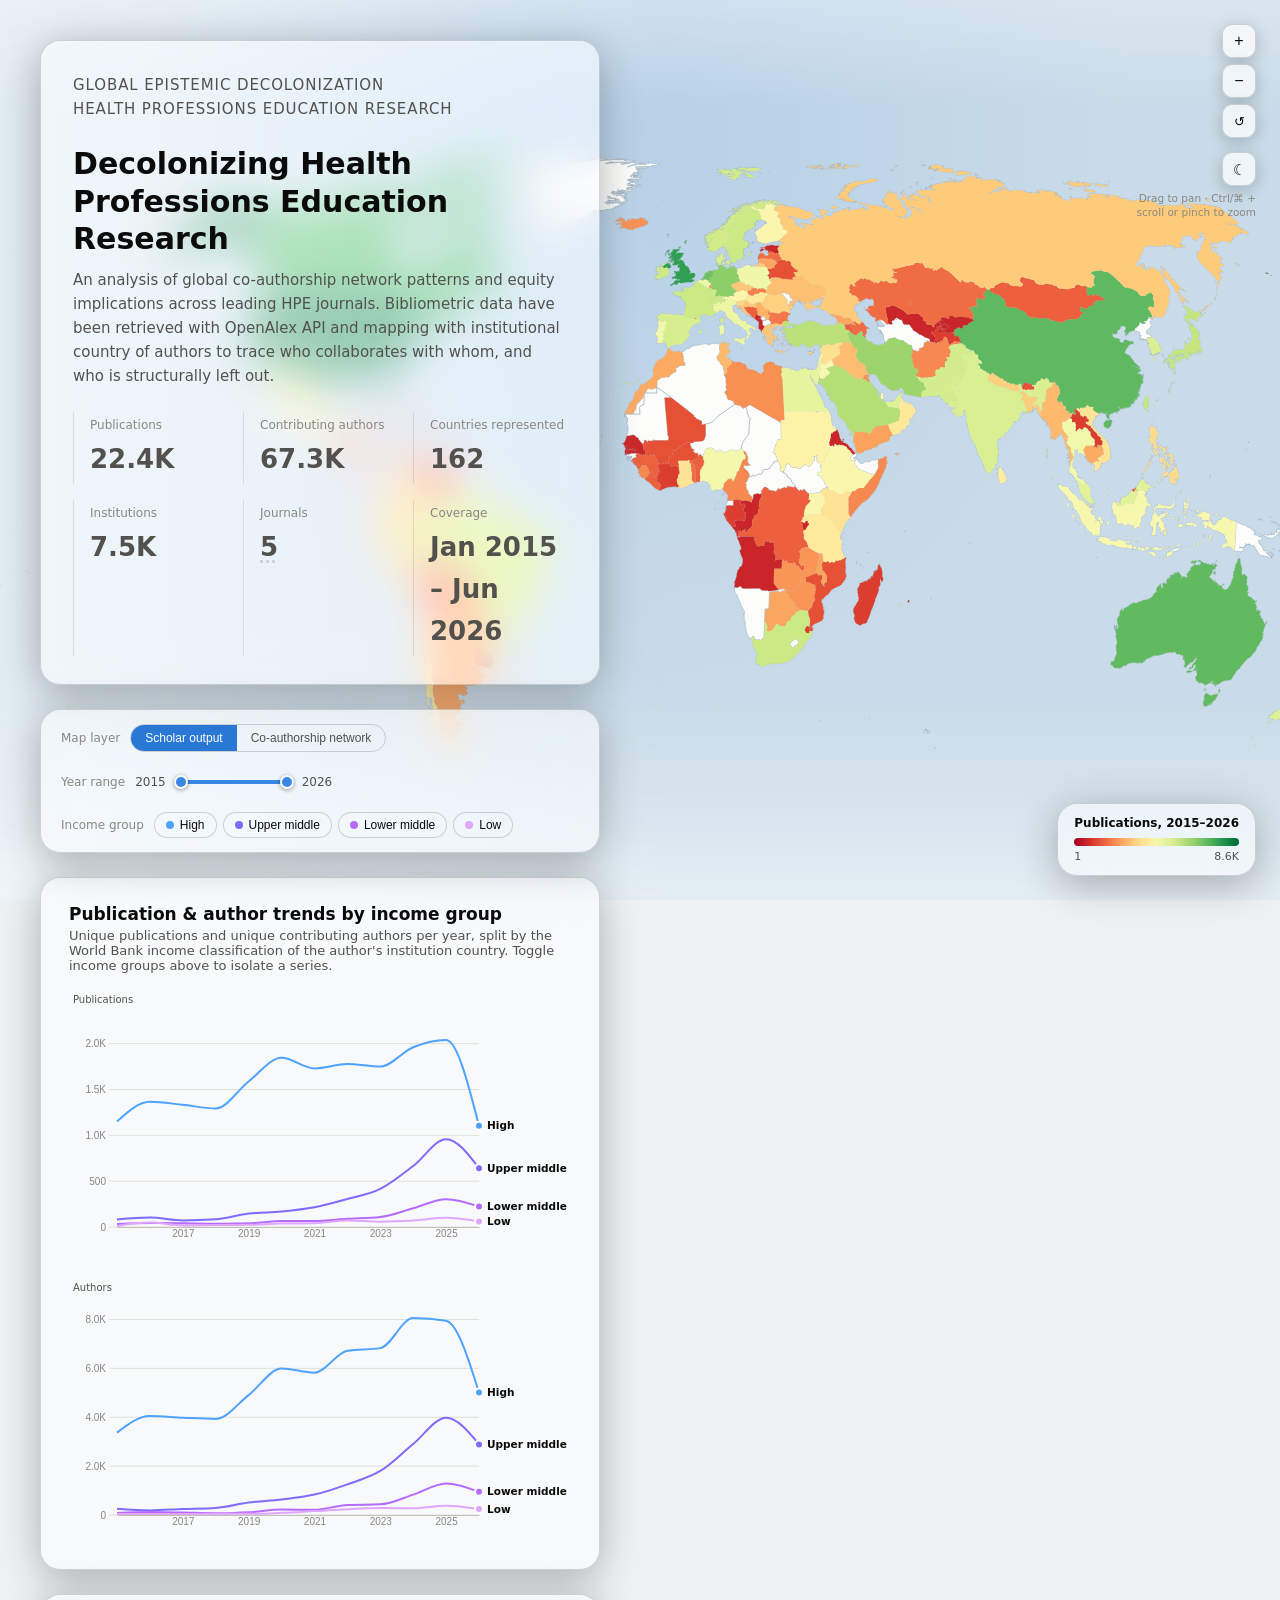
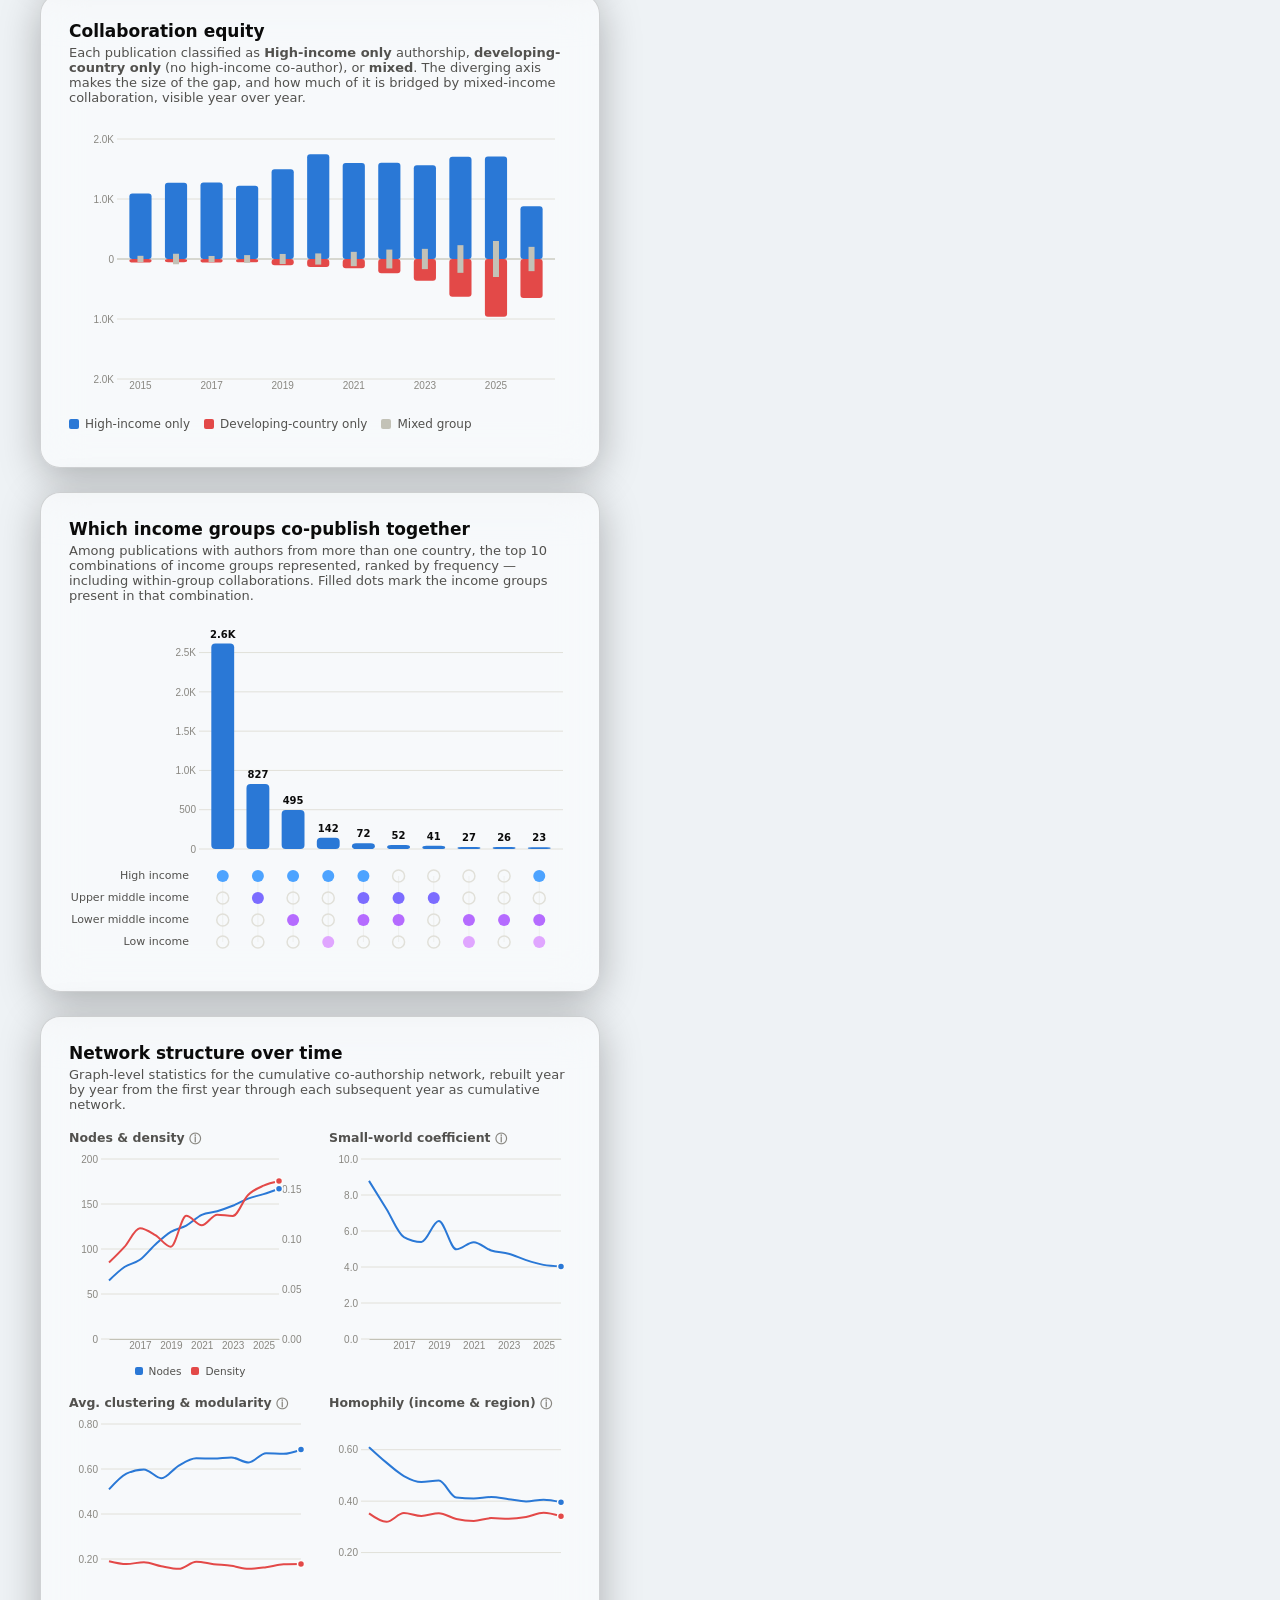
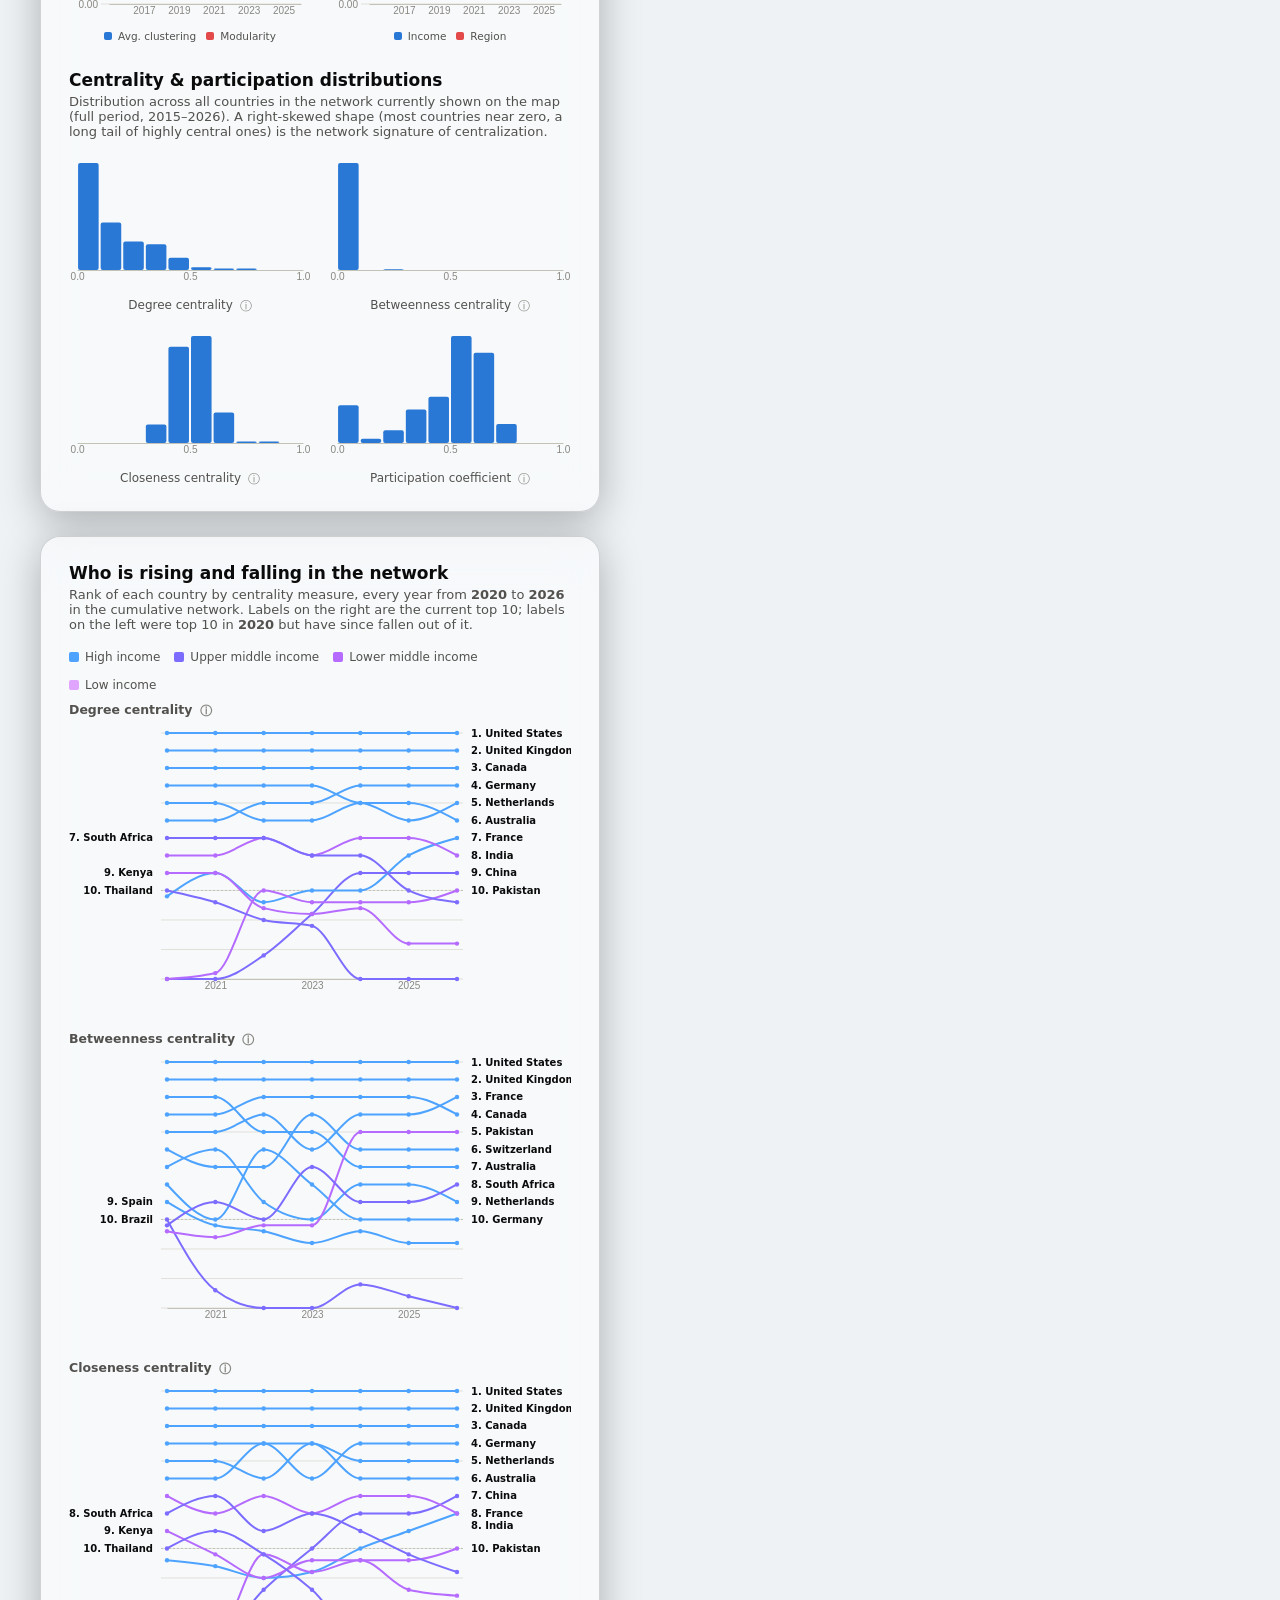
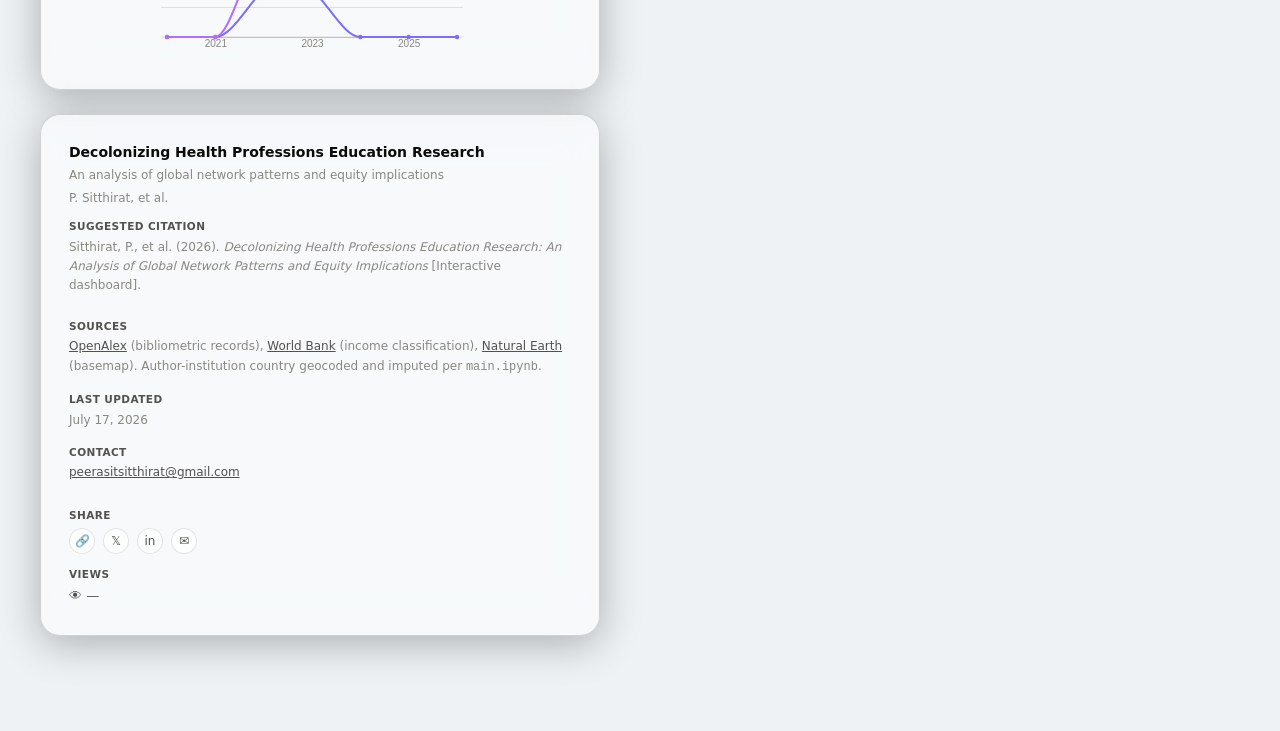
==== dashboard/index.html @ bac9789e "Add share buttons and live view counter to dashboard footer Share row (copy link, X, LinkedIn, email" ====
<!doctype html>
<html lang="en">
<head>
<meta charset="utf-8">
<meta name="viewport" content="width=device-width, initial-scale=1">
<title>Decolonizing HPE Research — Global Network Dashboard</title>
<script>
  // Applied synchronously, before CSS paints, so the theme never flashes
  // the wrong value first. Always stamps data-theme (falling back to the
  // OS preference when nothing is saved yet) so style.css has exactly one
  // set of rules to define per theme -- no separate prefers-color-scheme
  // block to keep in sync by hand.
  (function () {
    try {
      var t = localStorage.getItem("theme");
      if (t !== "light" && t !== "dark") {
        t = window.matchMedia("(prefers-color-scheme: dark)").matches ? "dark" : "light";
      }
      document.documentElement.setAttribute("data-theme", t);
    } catch (e) {}
  })();
</script>
<link rel="stylesheet" href="style.css?v=27">
</head>
<body class="viz-root">

  <div id="map-layer"><svg id="world-svg"></svg></div>
  <div class="map-vignette"></div>
  <div id="tooltip"></div>
  <div class="glass" id="map-legend"></div>
  <div id="zoom-controls">
    <button id="zoom-in" title="Zoom in" aria-label="Zoom in">+</button>
    <button id="zoom-out" title="Zoom out" aria-label="Zoom out">&minus;</button>
    <button id="zoom-reset" title="Reset view" aria-label="Reset view">&#8634;</button>
    <button id="theme-toggle" title="Toggle light/dark theme" aria-label="Toggle light/dark theme"></button>
  </div>
  <p id="zoom-hint">Drag to pan &middot; Ctrl/&#8984; + scroll or pinch to zoom</p>

  <div id="content">

    <header class="glass hero">
      <p class="hero-eyebrow">Global Epistemic Decolonization<br>Health Professions Education Research</p>
      <h1>Decolonizing Health Professions Education Research</h1>
      <p>An analysis of global co-authorship network patterns and equity implications across leading HPE journals. 
        Bibliometric data have been retrieved with OpenAlex API and mapping with institutional country of authors to trace who collaborates with whom, and who is structurally left out.</p>
      <div class="kpi-row" id="kpi-row"></div>
    </header>

    <nav class="glass" id="filter-bar">
      <div class="filter-group">
        <span class="fg-label">Map layer</span>
        <div class="map-mode-toggle" id="map-mode-toggle">
          <button data-mode="choropleth" class="is-active">Scholar output</button>
          <button data-mode="network">Co-authorship network</button>
        </div>
      </div>
      <div class="filter-group" id="network-variant-group" style="display:none;">
        <span class="fg-label">Network snapshot</span>
        <select id="network-variant-select">
          <option value="network_full">Full period (2015&ndash;2026)</option>
          <option value="network_early_period">Early period (2015&ndash;2019)</option>
          <option value="network_lic_first_author">Low-income first-author only</option>
        </select>
      </div>
      <div class="filter-group" id="year-range-group">
        <span class="fg-label">Year range</span>
        <div class="year-range">
          <span id="year-range-min-label">2015</span>
          <div class="range-slider">
            <div class="range-track"></div>
            <div class="range-track-fill" id="range-track-fill"></div>
            <input type="range" id="year-range-min" min="2015" max="2026" value="2015" step="1">
            <input type="range" id="year-range-max" min="2015" max="2026" value="2026" step="1">
          </div>
          <span id="year-range-max-label">2026</span>
        </div>
      </div>
      <div class="filter-group">
        <span class="fg-label">Income group</span>
        <div class="chip-set" id="income-chip-set"></div>
      </div>
    </nav>

    <section class="glass panel" id="panel-trends">
      <h2>Publication &amp; author trends by income group</h2>
      <p class="panel-sub">Unique publications and unique contributing authors per year, split by the World Bank
        income classification of the author's institution country. Toggle income groups above to isolate a series.</p>
      <div class="panel-grid cols-2">
        <div>
          <svg id="chart-trend-pubs" class="chart" width="100%" height="260"></svg>
        </div>
        <div>
          <svg id="chart-trend-authors" class="chart" width="100%" height="260"></svg>
        </div>
      </div>
    </section>

    <section class="glass panel" id="panel-equity">
      <h2>Collaboration equity</h2>
      <p class="panel-sub">Each publication classified as <strong>High-income only</strong> authorship, <strong>developing-country
        only</strong> (no high-income co-author), or <strong>mixed</strong>. The diverging axis makes the size of the gap,
        and how much of it is bridged by mixed-income collaboration, visible year over year.</p>
      <svg id="chart-equity" class="chart" width="100%" height="280"></svg>
      <div class="legend" id="equity-legend"></div>
    </section>

    <section class="glass panel" id="panel-upset">
      <h2>Which income groups co-publish together</h2>
      <p class="panel-sub">Among publications with authors from more than one country, the top 10 combinations of
        income groups represented, ranked by frequency &mdash; including within-group collaborations. 
        Filled dots mark the income groups present in that combination.</p>
      <svg id="chart-upset" class="chart" width="100%" height="340"></svg>
    </section>

    <section class="glass panel" id="panel-network-stats">
      <h2>Network structure over time</h2>
      <p class="panel-sub">Graph-level statistics for the cumulative co-authorship network, rebuilt year by year from
        the first year through each subsequent year as cumulative network.</p>
      <div class="small-multiples" id="network-timeseries-grid">
        <div class="ts-card">
          <h3>Nodes &amp; density <span class="info-icon" data-metric="nodes-density">&#9432;</span></h3>
          <svg id="chart-ts-nodes-density" class="chart" width="100%" height="210"></svg>
          <div class="ts-legend" id="ts-legend-nodes-density"></div>
        </div>
        <div class="ts-card">
          <h3>Small-world coefficient <span class="info-icon" data-metric="small-world">&#9432;</span></h3>
          <svg id="chart-ts-smallworld" class="chart" width="100%" height="210"></svg>
          <div class="ts-legend" id="ts-legend-smallworld"></div>
        </div>
        <div class="ts-card">
          <h3>Avg. clustering &amp; modularity <span class="info-icon" data-metric="clustering-modularity">&#9432;</span></h3>
          <svg id="chart-ts-clustering" class="chart" width="100%" height="210"></svg>
          <div class="ts-legend" id="ts-legend-clustering"></div>
        </div>
        <div class="ts-card">
          <h3>Homophily (income &amp; region) <span class="info-icon" data-metric="homophily">&#9432;</span></h3>
          <svg id="chart-ts-homophily" class="chart" width="100%" height="210"></svg>
          <div class="ts-legend" id="ts-legend-homophily"></div>
        </div>
      </div>
      <h2 style="margin-top:28px;">Centrality &amp; participation distributions</h2>
      <p class="panel-sub">Distribution across all countries in the network currently shown on the map
        (<span id="network-stats-variant-label">full period, 2015&ndash;2026</span>). A right-skewed shape (most
        countries near zero, a long tail of highly central ones) is the network signature of centralization.</p>
      <div class="small-multiples" id="centrality-distributions"></div>
    </section>

    <section class="glass panel" id="panel-bump">
      <h2>Who is rising and falling in the network</h2>
      <p class="panel-sub">Rank of each country by centrality measure, every year from
        <strong id="bump-first-label">2015</strong> to <strong id="bump-last-label">2026</strong> in the cumulative
        network. Labels on the right are the current top 10; labels on the left were top 10 in
        <strong id="bump-first-label-2">2015</strong> but have since fallen out of it.</p>
      <div class="legend" id="bump-legend"></div>
      <div class="bump-stack" id="bump-charts"></div>
    </section>

    <footer class="glass" id="site-footer">
      <div class="footer-col">
        <p class="footer-title">Decolonizing Health Professions Education Research</p>
        <p class="footer-sub">An analysis of global network patterns and equity implications</p>
        <p class="footer-authors">P. Sitthirat, et al.</p>
        <p class="footer-cite">
          <span class="footer-label">Suggested citation</span>
          Sitthirat, P., et al. <span id="footer-cite-year"></span>. <em>Decolonizing Health Professions
          Education Research: An Analysis of Global Network Patterns and Equity Implications</em> [Interactive
          dashboard].
        </p>
      </div>
      <div class="footer-col">
        <p class="footer-label">Sources</p>
        <p class="footer-sources">
          <a href="https://openalex.org" target="_blank" rel="noopener">OpenAlex</a> (bibliometric records),
          <a href="https://www.worldbank.org/en/publication/wdr2016/brief/global-database-of-shared-prosperity" target="_blank" rel="noopener">World Bank</a> (income classification),
          <a href="https://www.naturalearthdata.com" target="_blank" rel="noopener">Natural Earth</a> (basemap).
          Author-institution country geocoded and imputed per <code>main.ipynb</code>.
        </p>
        <p class="footer-label" style="margin-top:12px;">Last updated</p>
        <p id="generated-at"></p>
        <p class="footer-label" style="margin-top:12px;">Contact</p>
        <p><a href="mailto:peerasitsitthirat@gmail.com">peerasitsitthirat@gmail.com</a></p>
      </div>
      <div class="footer-col">
        <p class="footer-label">Share</p>
        <div class="share-row" id="share-row">
          <button type="button" id="share-copy" title="Copy link" aria-label="Copy link">&#128279;</button>
          <a id="share-x" href="#" target="_blank" rel="noopener" title="Share on X" aria-label="Share on X">&#120143;</a>
          <a id="share-linkedin" href="#" target="_blank" rel="noopener" title="Share on LinkedIn" aria-label="Share on LinkedIn">in</a>
          <a id="share-email" href="#" title="Share by email" aria-label="Share by email">&#9993;</a>
        </div>
        <p class="footer-label" style="margin-top:12px;">Views</p>
        <p id="view-counter">&#128065;&nbsp;<span id="view-count">&mdash;</span></p>
      </div>
    </footer>

  </div>

  <script src="vendor/d3.v7.min.js"></script>
  <script src="world.js?v=26"></script>
  <script src="data.js?v=26"></script>
  <script src="app.js?v=27"></script>

  <!-- Privacy-friendly page-view tracking: https://www.goatcounter.com
       Replace GOATCOUNTER_CODE below (and the same string in app.js) with
       your own site code once you've created a free account there. -->
  <script data-goatcounter="https://GOATCOUNTER_CODE.goatcounter.com/count"
          async src="//gc.zgo.at/count.js"></script>
</body>
</html>
---- dashboard/style.css ----
/* ==========================================================================
   Design tokens — values taken verbatim from the dataviz skill's validated
   reference palette (blue sequential/ordinal ramp, blue<->red diverging
   pair, chart chrome/ink). Dark is the primary surface for this dashboard
   (glass panels over a night map); a light override follows.
   ========================================================================== */

:root {
  color-scheme: dark;

  /* Page + chart chrome */
  --page-bg: #0a0e14;
  --map-ocean: #0e1720;
  --map-land: #2c4256;
  --map-border: #4a6a85;
  --surface-1: #1a1a19;
  --surface-glass: rgba(26, 27, 31, 0.55);
  --surface-glass-strong: rgba(20, 21, 24, 0.72);
  --border-hairline: rgba(255, 255, 255, 0.10);
  --border-hairline-strong: rgba(255, 255, 255, 0.16);

  --text-primary: #ffffff;
  --text-secondary: #c3c2b7;
  --text-muted: #898781;
  --gridline: #2c2c2a;
  --baseline: #383835;

  /* Sequential blue ramp (100 lightest -> 700 darkest) */
  --seq-100: #cde2fb;
  --seq-150: #b7d3f6;
  --seq-200: #9ec5f4;
  --seq-250: #86b6ef;
  --seq-300: #6da7ec;
  --seq-350: #5598e7;
  --seq-400: #3987e5;
  --seq-450: #2a78d6;
  --seq-500: #256abf;
  --seq-550: #1c5cab;
  --seq-600: #184f95;
  --seq-650: #104281;
  --seq-700: #0d366b;

  /* Ordinal ramp for income group (order carries meaning: High -> Low).
     Blue through violet -- deliberately kept out of the red/yellow/green
     hue range used by the RdYlGn choropleth, so the two encodings never
     get visually conflated on the map or elsewhere on the page. */
  --income-high: #4EA5FF;
  --income-upper-mid: #7C6CFF;
  --income-lower-mid: #B56BFF;
  --income-low: #E0A6FF;

  /* Diverging pair: blue <-> red, gray midpoint */
  --div-pos: #3987e5;
  --div-neg: #e66767;
  --div-mid: #ffffff;

  --status-good: #0ca30c;

  --radius-lg: 20px;
  --radius-md: 14px;
  --radius-sm: 8px;
  --blur: 22px;

  --vignette-rgb: 0, 0, 0;
  --node-stroke-color: rgba(0, 0, 0, 0.35);
}

/* Theme values, single source of truth per theme.
   index.html's inline head script always stamps data-theme on <html> before
   first paint -- reading a saved choice, or falling back to the OS
   prefers-color-scheme signal when nothing is saved -- so these two blocks
   are the only place theme colors are ever defined. There is deliberately
   no separate @media (prefers-color-scheme) block here: that used to be a
   second copy of these values that could (and did) drift out of sync with
   this one. To change a theme color, edit here only. */
:root[data-theme="dark"] {
  color-scheme: dark;
  --page-bg: #0a0e14;
  --map-ocean: #0e1720;
  --map-land: #2c4256;
  --map-border: #4a6a85;
  --surface-1: #1a1a19;
  --surface-glass: rgba(26, 27, 31, 0.55);
  --surface-glass-strong: rgba(20, 21, 24, 0.72);
  --border-hairline: rgba(255, 255, 255, 0.10);
  --border-hairline-strong: rgba(255, 255, 255, 0.16);

  --text-primary: #ffffff;
  --text-secondary: #c3c2b7;
  --text-muted: #898781;
  --gridline: #2c2c2a;
  --baseline: #383835;

  --income-high: #4EA5FF;
  --income-upper-mid: #7C6CFF;
  --income-lower-mid: #B56BFF;
  --income-low: #E0A6FF;

  --div-pos: #3987e5;
  --div-neg: #e66767;
  --div-mid: #ffffff;

  --status-good: #0ca30c;

  --vignette-rgb: 0, 0, 0;
  --node-stroke-color: rgba(0, 0, 0, 0.35);
}
:root[data-theme="light"] {
  color-scheme: light;
  --page-bg: #eef2f5;
  --map-ocean: #c9dbe8;
  --map-land: #fcfcfb;
  --map-border: #9fb3c2;
  --surface-1: #fcfcfb;
  --surface-glass: rgba(255, 255, 255, 0.55);
  --surface-glass-strong: rgba(255, 255, 255, 0.72);
  --border-hairline: rgba(11, 11, 11, 0.10);
  --border-hairline-strong: rgba(11, 11, 11, 0.16);

  --text-primary: #0b0b0b;
  --text-secondary: #52514e;
  --text-muted: #898781;
  --gridline: #e1e0d9;
  --baseline: #c3c2b7;

  --income-high: #4da3ff;
  --income-upper-mid: #7C6CFF;
  --income-lower-mid: #B56BFF;
  --income-low: #E0A6FF;

  --div-pos: #2a78d6;
  --div-neg: #e34948;
  --div-mid: #c3c2b7;

  --status-good: #006300;

  --vignette-rgb: 255, 255, 255;
  --node-stroke-color: rgba(255, 255, 255, 0.6);
}

* { box-sizing: border-box; }

html, body {
  margin: 0;
  padding: 0;
  min-height: 100%;
  background: var(--page-bg);
  color: var(--text-primary);
  font-family: system-ui, -apple-system, "Segoe UI", sans-serif;
}

body {
  font-variant-numeric: proportional-nums;
}

/* ==========================================================================
   Background map layer — fixed, full-viewport
   ========================================================================== */

#map-layer {
  position: fixed;
  inset: 0;
  z-index: 0;
  background:
    radial-gradient(ellipse at 50% 15%, rgba(57, 135, 229, 0.12) 0%, rgba(57, 135, 229, 0) 55%),
    var(--map-ocean);
}

#map-layer svg {
  width: 100%;
  height: 100%;
  display: block;
}

.map-land {
  fill: var(--map-land);
  stroke: var(--map-border);
  stroke-width: 0.6;
  vector-effect: non-scaling-stroke;
}

#zoom-root { cursor: grab; }
#zoom-root:active { cursor: grabbing; }

.map-vignette {
  position: fixed;
  inset: 0;
  z-index: 1;
  pointer-events: none;
  background:
    linear-gradient(90deg, rgba(var(--vignette-rgb), 0.45) 0%, rgba(var(--vignette-rgb), 0.15) 34%, rgba(var(--vignette-rgb), 0) 52%),
    linear-gradient(180deg, rgba(var(--vignette-rgb), 0.3) 0%, rgba(var(--vignette-rgb), 0) 12%, rgba(var(--vignette-rgb), 0) 78%, rgba(var(--vignette-rgb), 0.5) 100%);
}
@media (max-width: 860px) {
  .map-vignette { background: linear-gradient(180deg, rgba(var(--vignette-rgb), 0.3) 0%, rgba(var(--vignette-rgb), 0) 12%, rgba(var(--vignette-rgb), 0) 78%, rgba(var(--vignette-rgb), 0.5) 100%); }
}

.network-edge { stroke: var(--seq-300); fill: none; vector-effect: non-scaling-stroke; }
.network-node { stroke: var(--node-stroke-color); stroke-width: 0.75; cursor: pointer; }
.network-node.is-dimmed, .network-edge.is-dimmed { opacity: 0.08; }
.country-fill.is-dimmed { opacity: 0.25; }

/* ==========================================================================
   Foreground content
   ========================================================================== */

#content {
  position: relative;
  z-index: 2;
  width: min(600px, 92vw);
  margin: 0;
  padding: 40px 0 96px 40px;
  display: flex;
  flex-direction: column;
  gap: 24px;
  pointer-events: none; /* re-enabled on .glass panels below so the map stays interactive in the gutter */
}
#content > * { pointer-events: auto; }

@media (max-width: 860px) {
  #content { width: 100%; padding: 24px 16px 96px; }
}

.glass {
  background: var(--surface-glass);
  backdrop-filter: blur(var(--blur)) saturate(140%);
  -webkit-backdrop-filter: blur(var(--blur)) saturate(140%);
  border: 1px solid var(--border-hairline-strong);
  border-radius: var(--radius-lg);
  box-shadow: 0 8px 40px rgba(0,0,0,0.28);
}

/* Hero */
.hero { padding: 32px 32px 28px; }
.hero-eyebrow {
  color: var(--text-secondary);
  font-size: 13px;
  letter-spacing: 0.06em;
  text-transform: uppercase;
  margin: 0 0 8px;
}
.hero h1 {
  font-size: 30px;
  line-height: 1.25;
  font-weight: 600;
  margin: 0 0 10px;
  max-width: 46ch;
}
.hero p {
  color: var(--text-secondary);
  font-size: 15px;
  line-height: 1.6;
  max-width: 68ch;
  margin: 0 0 24px;
}

.kpi-row {
  display: grid;
  grid-template-columns: repeat(auto-fit, minmax(130px, 1fr));
  gap: 16px;
}
.stat-tile { padding: 4px 0px 4px 16px; border-left: 1px solid var(--border-hairline);}
.stat-tile .label { color: var(--text-muted); font-size: 12px; margin: 0 0 4px; }
.stat-tile .value { font-size: 26px; font-weight: 600; margin: 0; }
.stat-tile.has-tooltip { cursor: help; }
.stat-tile.has-tooltip .value { text-decoration: underline dotted var(--border-hairline-strong); text-underline-offset: 4px; }

/* Sticky filter bar */
#filter-bar {
  position: sticky;
  top: 16px;
  z-index: 5;
  padding: 14px 20px;
  display: flex;
  flex-wrap: wrap;
  align-items: center;
  gap: 20px;
}
.filter-group { display: flex; align-items: center; gap: 10px; }
.filter-group .fg-label { font-size: 12px; color: var(--text-muted); white-space: nowrap; }

.chip-set { display: flex; gap: 6px; flex-wrap: wrap; }
.chip {
  font-size: 12px;
  padding: 5px 11px;
  border-radius: 999px;
  border: 1px solid var(--border-hairline-strong);
  background: transparent;
  color: var(--text-secondary);
  cursor: pointer;
  display: inline-flex;
  align-items: center;
  gap: 6px;
  transition: background 0.15s, color 0.15s, border-color 0.15s;
}
.chip .swatch { width: 8px; height: 8px; border-radius: 50%; }
.chip.is-active { color: var(--text-primary); border-color: var(--border-hairline-strong); background: rgba(255,255,255,0.08); }
.chip.is-off { opacity: 0.4; }
.chip:hover { background: rgba(255,255,255,0.06); }

select { accent-color: var(--seq-400); }
select {
  font-size: 12px;
  background: rgba(255,255,255,0.06);
  color: var(--text-primary);
  border: 1px solid var(--border-hairline-strong);
  border-radius: var(--radius-sm);
  padding: 5px 8px;
}

.map-mode-toggle { display: flex; border: 1px solid var(--border-hairline-strong); border-radius: 999px; overflow: hidden; }
.map-mode-toggle button {
  font-size: 12px;
  padding: 6px 14px;
  background: transparent;
  border: none;
  color: var(--text-secondary);
  cursor: pointer;
}
.map-mode-toggle button.is-active { background: var(--seq-450); color: #fff; }

.year-range { display: flex; align-items: center; gap: 8px; font-size: 12px; color: var(--text-secondary); font-variant-numeric: tabular-nums; }

/* Dual-handle range slider: two <input type=range> stacked on one track,
   pointer-events limited to each thumb so both stay independently grabbable. */
.range-slider { position: relative; width: 120px; max-width: 28vw; height: 20px; }
@media (max-width: 500px) { .range-slider { width: 80px; max-width: 30vw; } }

.range-track {
  position: absolute;
  top: 50%; left: 0; right: 0;
  height: 4px;
  background: var(--gridline);
  border-radius: 2px;
  transform: translateY(-50%);
}
.range-track-fill {
  position: absolute;
  top: 50%; height: 4px;
  background: var(--seq-400);
  border-radius: 2px;
  transform: translateY(-50%);
}

.range-slider input[type="range"] {
  position: absolute;
  top: 0; left: 0;
  width: 100%;
  height: 20px;
  margin: 0;
  background: transparent;
  pointer-events: none;
  -webkit-appearance: none;
  appearance: none;
}
.range-slider input[type="range"]::-webkit-slider-runnable-track { background: transparent; height: 20px; }
.range-slider input[type="range"]::-moz-range-track { background: transparent; height: 20px; }
.range-slider input[type="range"]::-webkit-slider-thumb {
  -webkit-appearance: none;
  appearance: none;
  pointer-events: auto;
  width: 14px; height: 14px;
  margin-top: 3px;
  border-radius: 50%;
  background: var(--seq-400);
  border: 2px solid var(--surface-1);
  box-shadow: 0 1px 4px rgba(0,0,0,0.4);
  cursor: pointer;
}
.range-slider input[type="range"]::-moz-range-thumb {
  pointer-events: auto;
  width: 14px; height: 14px;
  border-radius: 50%;
  background: var(--seq-400);
  border: 2px solid var(--surface-1);
  box-shadow: 0 1px 4px rgba(0,0,0,0.4);
  cursor: pointer;
}
#year-range-min { z-index: 1; }
#year-range-max { z-index: 2; }

/* Panels */
.panel { padding: 26px 28px; }
.panel h2 { font-size: 17px; font-weight: 600; margin: 0 0 4px; }
.panel .panel-sub { color: var(--text-secondary); font-size: 13px; margin: 0 0 18px; max-width: 70ch; }
.panel-grid { display: grid; grid-template-columns: 1fr; gap: 24px; }
@media (max-width: 500px) { .kpi-row { grid-template-columns: repeat(2, 1fr); } }

.legend { display: flex; flex-wrap: wrap; gap: 14px; margin-top: 10px; margin-bottom: 10px; }
.legend-item { display: flex; align-items: center; gap: 6px; font-size: 12px; color: var(--text-secondary); }
.legend-item .swatch { width: 10px; height: 10px; border-radius: 2px; }

/* Axis / gridline typography shared across custom SVG charts */
.axis text { fill: var(--text-muted); font-size: 10px; }
.axis-label { fill: var(--text-secondary); font-size: 10px; }
.gridline { stroke: var(--gridline); stroke-width: 1; }
.baseline { stroke: var(--baseline); stroke-width: 1; }
.direct-label { fill: var(--text-primary); font-size: 11px; font-weight: 600; }
.direct-label.muted { fill: var(--text-secondary); font-weight: 400; }

/* Small multiples grid */
.small-multiples { display: grid; grid-template-columns: repeat(2, 1fr); gap: 18px; }
@media (max-width: 500px) { .small-multiples { grid-template-columns: 1fr; } }

.bump-stack { display: grid; grid-template-columns: 1fr; gap: 26px; }
.bump-card .sm-title { font-size: 12.5px; font-weight: 600; color: var(--text-secondary); margin: 0 0 4px; text-align: left; }
.bump-badge { font-size: 11px; font-weight: 600; text-anchor: end; }
.sm-card { text-align: center; }
.sm-card .sm-title { font-size: 12px; color: var(--text-secondary); margin: 6px 0 0; }

.ts-card h3 { font-size: 12.5px; font-weight: 600; color: var(--text-secondary); margin: 0 0 4px; text-align: left; }
.ts-legend { display: flex; flex-wrap: wrap; gap: 10px; justify-content: center; margin-top: 2px; }
.ts-legend .legend-item { font-size: 10.5px; }
.ts-legend .swatch { width: 8px; height: 8px; }

.info-icon {
  display: inline-block;
  cursor: help;
  color: var(--text-muted);
  font-size: 12px;
  line-height: 1;
  vertical-align: -1px;
}
.info-icon:hover { color: var(--text-primary); }
.sm-title .info-icon { margin-left: 3px; }

/* Tooltip */
#tooltip {
  position: fixed;
  z-index: 50;
  pointer-events: none;
  background: var(--surface-glass-strong);
  backdrop-filter: blur(14px);
  border: 1px solid var(--border-hairline-strong);
  border-radius: var(--radius-sm);
  padding: 8px 11px;
  font-size: 12px;
  line-height: 1.5;
  color: var(--text-primary);
  opacity: 0;
  transition: opacity 0.1s;
  max-width: 240px;
}
#tooltip .tt-title { font-weight: 600; margin-bottom: 2px; }
#tooltip .tt-row {
  color: var(--text-secondary);
  display: flex;
  justify-content: space-between;
  align-items: baseline;
  gap: 12px;
}
#tooltip .tt-row > span:first-child { flex-shrink: 0; }
#tooltip .tt-row > span:last-child { text-align: right; }

#map-legend {
  position: fixed;
  right: 24px;
  bottom: 24px;
  z-index: 4;
  padding: 12px 16px;
  font-size: 11px;
  color: var(--text-secondary);
  min-width: 190px;
}
#map-legend .ml-title { color: var(--text-primary); font-weight: 600; font-size: 12px; margin: 0 0 8px; }
#map-legend .ml-bar { height: 8px; border-radius: 4px; margin-bottom: 4px; }
#map-legend .ml-scale { display: flex; justify-content: space-between; font-variant-numeric: tabular-nums; }
#map-legend .ml-dots { display: flex; flex-direction: column; gap: 5px; }
#map-legend .ml-dot-row { display: flex; align-items: center; gap: 7px; }
#map-legend .ml-dot { width: 9px; height: 9px; border-radius: 50%; flex: none; }
@media (max-width: 860px) { #map-legend { display: none; } }

/* Zoom controls */
#zoom-controls {
  position: fixed;
  right: 24px;
  top: 24px;
  z-index: 4;
  display: flex;
  flex-direction: column;
  gap: 6px;
}
#zoom-controls button {
  width: 34px;
  height: 34px;
  border-radius: 10px;
  border: 1px solid var(--border-hairline-strong);
  background: var(--surface-glass-strong);
  backdrop-filter: blur(var(--blur));
  -webkit-backdrop-filter: blur(var(--blur));
  color: var(--text-primary);
  font-size: 16px;
  line-height: 1;
  cursor: pointer;
  display: flex;
  align-items: center;
  justify-content: center;
  box-shadow: 0 4px 16px rgba(0,0,0,0.2);
}
#zoom-controls button:hover { background: rgba(255,255,255,0.14); }
#zoom-controls button:active { background: rgba(255,255,255,0.2); }
#zoom-controls #zoom-reset { font-size: 13px; }
#zoom-controls #theme-toggle { margin-top: 8px; font-size: 15px; }
#zoom-hint {
  position: fixed;
  right: 24px;
  top: 180px;
  z-index: 4;
  font-size: 10.5px;
  color: var(--text-muted);
  text-align: right;
  max-width: 120px;
  line-height: 1.4;
  pointer-events: none;
}
@media (max-width: 860px) { #zoom-controls, #zoom-hint { display: none; } }

footer.glass {
  padding: 26px 28px;
  font-size: 12px;
  line-height: 1.6;
  color: var(--text-muted);
  display: grid;
  grid-template-columns: 1fr;
  gap: 22px;
}
footer.glass a { color: var(--text-secondary); }
footer.glass a:hover { color: var(--text-primary); }
footer.glass .footer-col { display: flex; flex-direction: column; }
footer.glass .footer-title { color: var(--text-primary); font-size: 14px; font-weight: 600; margin: 0 0 2px; }
footer.glass .footer-sub { margin: 0 0 4px; }
footer.glass .footer-authors { margin: 0 0 10px; }
footer.glass .footer-label {
  color: var(--text-secondary);
  font-size: 10.5px;
  font-weight: 600;
  letter-spacing: 0.04em;
  text-transform: uppercase;
  margin: 0 0 3px;
}
footer.glass .footer-cite { margin: 0; }
footer.glass .footer-cite .footer-label { display: block; }
footer.glass p { margin: 0 0 2px; }

footer.glass .share-row { display: flex; gap: 8px; margin: 2px 0 0; }
footer.glass .share-row a,
footer.glass .share-row button {
  display: inline-flex;
  align-items: center;
  justify-content: center;
  width: 26px;
  height: 26px;
  border-radius: 50%;
  background: var(--surface-glass-strong);
  border: 1px solid var(--border-hairline);
  color: var(--text-secondary);
  font-size: 12px;
  font-family: inherit;
  line-height: 1;
  cursor: pointer;
  text-decoration: none;
  transition: background 0.15s, color 0.15s;
}
footer.glass .share-row a:hover,
footer.glass .share-row button:hover { background: rgba(255,255,255,0.14); color: var(--text-primary); }
footer.glass .share-row #share-copy.copied { color: var(--status-good); }
footer.glass #view-counter { font-size: 13px; color: var(--text-secondary); }

.table-toggle { background: none; border: none; color: var(--text-muted); font-size: 11px; text-decoration: underline; cursor: pointer; padding: 0; margin-top: 8px; }
table.data-table { width: 100%; border-collapse: collapse; font-size: 12px; margin-top: 10px; }
table.data-table th, table.data-table td { text-align: left; padding: 5px 8px; border-bottom: 1px solid var(--border-hairline); font-variant-numeric: tabular-nums; }
table.data-table th { color: var(--text-muted); font-weight: 500; }
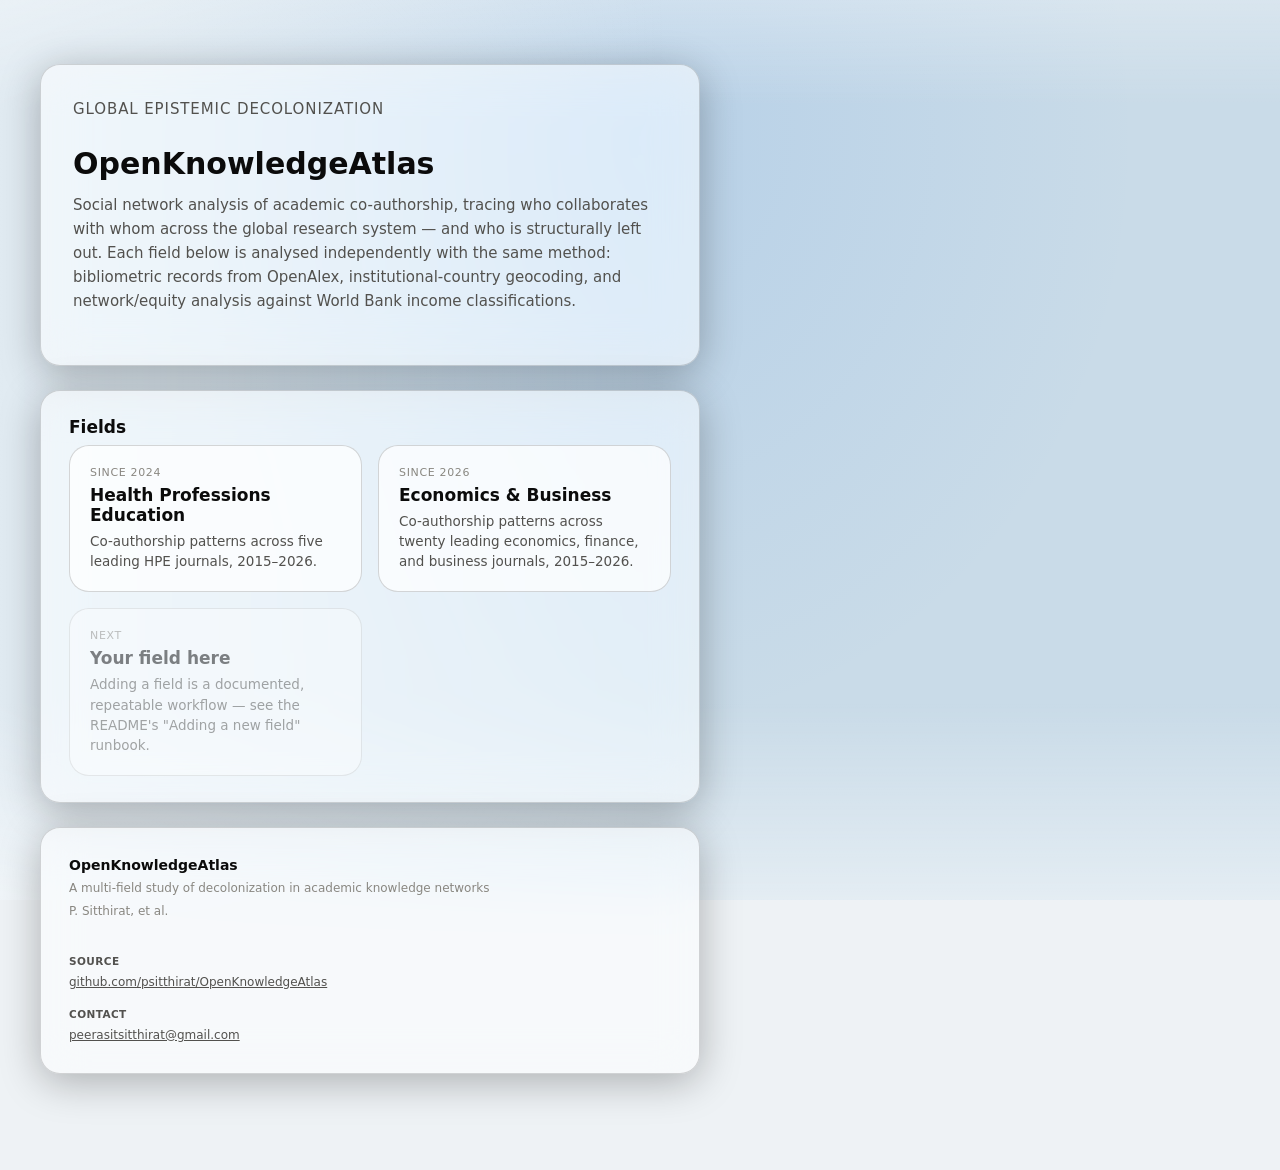
==== commit dbc2b6e1: "Restructure repo for multi-field expansion (OpenKnowledgeAtlas) Generalizes the pipeline beyond the " ====
--- a/dashboard/index.html
+++ b/dashboard/index.html
@@ -3,13 +3,26 @@
 <head>
 <meta charset="utf-8">
 <meta name="viewport" content="width=device-width, initial-scale=1">
-<title>Decolonizing HPE Research — Global Network Dashboard</title>
+<title>OpenKnowledgeAtlas — Global Research Network Dashboards</title>
+<meta name="description" content="Interactive analyses of global co-authorship network patterns and equity implications, one dashboard per research field.">
+
+<!-- Open Graph / Facebook, LinkedIn -->
+<meta property="og:type" content="website">
+<meta property="og:url" content="https://psitthirat.github.io/OpenKnowledgeAtlas/">
+<meta property="og:title" content="OpenKnowledgeAtlas — Global Research Network Dashboards">
+<meta property="og:description" content="Interactive analyses of global co-authorship network patterns and equity implications, one dashboard per research field.">
+<meta property="og:image" content="https://psitthirat.github.io/OpenKnowledgeAtlas/shared/og-image.jpg">
+<meta property="og:image:width" content="1200">
+<meta property="og:image:height" content="630">
+
+<!-- Twitter/X Card -->
+<meta name="twitter:card" content="summary_large_image">
+<meta name="twitter:url" content="https://psitthirat.github.io/OpenKnowledgeAtlas/">
+<meta name="twitter:title" content="OpenKnowledgeAtlas — Global Research Network Dashboards">
+<meta name="twitter:description" content="Interactive analyses of global co-authorship network patterns and equity implications, one dashboard per research field.">
+<meta name="twitter:image" content="https://psitthirat.github.io/OpenKnowledgeAtlas/shared/og-image.jpg">
+
 <script>
-  // Applied synchronously, before CSS paints, so the theme never flashes
-  // the wrong value first. Always stamps data-theme (falling back to the
-  // OS preference when nothing is saved yet) so style.css has exactly one
-  // set of rules to define per theme -- no separate prefers-color-scheme
-  // block to keep in sync by hand.
   (function () {
     try {
       var t = localStorage.getItem("theme");
@@ -20,190 +33,65 @@
     } catch (e) {}
   })();
 </script>
-<link rel="stylesheet" href="style.css?v=27">
+<link rel="stylesheet" href="shared/style.css?v=27">
 </head>
 <body class="viz-root">
 
-  <div id="map-layer"><svg id="world-svg"></svg></div>
+  <div id="map-layer"></div>
   <div class="map-vignette"></div>
-  <div id="tooltip"></div>
-  <div class="glass" id="map-legend"></div>
-  <div id="zoom-controls">
-    <button id="zoom-in" title="Zoom in" aria-label="Zoom in">+</button>
-    <button id="zoom-out" title="Zoom out" aria-label="Zoom out">&minus;</button>
-    <button id="zoom-reset" title="Reset view" aria-label="Reset view">&#8634;</button>
-    <button id="theme-toggle" title="Toggle light/dark theme" aria-label="Toggle light/dark theme"></button>
-  </div>
-  <p id="zoom-hint">Drag to pan &middot; Ctrl/&#8984; + scroll or pinch to zoom</p>
 
-  <div id="content">
+  <div id="content" style="width:min(700px, 92vw); padding:64px 0 96px 40px;">
 
     <header class="glass hero">
-      <p class="hero-eyebrow">Global Epistemic Decolonization<br>Health Professions Education Research</p>
-      <h1>Decolonizing Health Professions Education Research</h1>
-      <p>An analysis of global co-authorship network patterns and equity implications across leading HPE journals. 
-        Bibliometric data have been retrieved with OpenAlex API and mapping with institutional country of authors to trace who collaborates with whom, and who is structurally left out.</p>
-      <div class="kpi-row" id="kpi-row"></div>
+      <p class="hero-eyebrow">Global Epistemic Decolonization</p>
+      <h1>OpenKnowledgeAtlas</h1>
+      <p>Social network analysis of academic co-authorship, tracing who collaborates with whom across the
+        global research system &mdash; and who is structurally left out. Each field below is analysed
+        independently with the same method: bibliometric records from OpenAlex, institutional-country
+        geocoding, and network/equity analysis against World Bank income classifications.</p>
     </header>
 
-    <nav class="glass" id="filter-bar">
-      <div class="filter-group">
-        <span class="fg-label">Map layer</span>
-        <div class="map-mode-toggle" id="map-mode-toggle">
-          <button data-mode="choropleth" class="is-active">Scholar output</button>
-          <button data-mode="network">Co-authorship network</button>
-        </div>
-      </div>
-      <div class="filter-group" id="network-variant-group" style="display:none;">
-        <span class="fg-label">Network snapshot</span>
-        <select id="network-variant-select">
-          <option value="network_full">Full period (2015&ndash;2026)</option>
-          <option value="network_early_period">Early period (2015&ndash;2019)</option>
-          <option value="network_lic_first_author">Low-income first-author only</option>
-        </select>
-      </div>
-      <div class="filter-group" id="year-range-group">
-        <span class="fg-label">Year range</span>
-        <div class="year-range">
-          <span id="year-range-min-label">2015</span>
-          <div class="range-slider">
-            <div class="range-track"></div>
-            <div class="range-track-fill" id="range-track-fill"></div>
-            <input type="range" id="year-range-min" min="2015" max="2026" value="2015" step="1">
-            <input type="range" id="year-range-max" min="2015" max="2026" value="2026" step="1">
-          </div>
-          <span id="year-range-max-label">2026</span>
-        </div>
-      </div>
-      <div class="filter-group">
-        <span class="fg-label">Income group</span>
-        <div class="chip-set" id="income-chip-set"></div>
-      </div>
-    </nav>
-
-    <section class="glass panel" id="panel-trends">
-      <h2>Publication &amp; author trends by income group</h2>
-      <p class="panel-sub">Unique publications and unique contributing authors per year, split by the World Bank
-        income classification of the author's institution country. Toggle income groups above to isolate a series.</p>
-      <div class="panel-grid cols-2">
-        <div>
-          <svg id="chart-trend-pubs" class="chart" width="100%" height="260"></svg>
-        </div>
-        <div>
-          <svg id="chart-trend-authors" class="chart" width="100%" height="260"></svg>
+    <section class="glass panel">
+      <h2>Fields</h2>
+      <div class="field-grid">
+        <a class="field-card" href="meded/">
+          <span class="field-card-eyebrow">Since 2024</span>
+          <h3>Health Professions Education</h3>
+          <p>Co-authorship patterns across five leading HPE journals, 2015&ndash;2026.</p>
+        </a>
+        <a class="field-card" href="econ/">
+          <span class="field-card-eyebrow">Since 2026</span>
+          <h3>Economics &amp; Business</h3>
+          <p>Co-authorship patterns across twenty leading economics, finance, and business journals, 2015&ndash;2026.</p>
+        </a>
+        <div class="field-card is-placeholder">
+          <span class="field-card-eyebrow">Next</span>
+          <h3>Your field here</h3>
+          <p>Adding a field is a documented, repeatable workflow &mdash; see the README's "Adding a new field" runbook.</p>
         </div>
       </div>
     </section>
 
-    <section class="glass panel" id="panel-equity">
-      <h2>Collaboration equity</h2>
-      <p class="panel-sub">Each publication classified as <strong>High-income only</strong> authorship, <strong>developing-country
-        only</strong> (no high-income co-author), or <strong>mixed</strong>. The diverging axis makes the size of the gap,
-        and how much of it is bridged by mixed-income collaboration, visible year over year.</p>
-      <svg id="chart-equity" class="chart" width="100%" height="280"></svg>
-      <div class="legend" id="equity-legend"></div>
-    </section>
-
-    <section class="glass panel" id="panel-upset">
-      <h2>Which income groups co-publish together</h2>
-      <p class="panel-sub">Among publications with authors from more than one country, the top 10 combinations of
-        income groups represented, ranked by frequency &mdash; including within-group collaborations. 
-        Filled dots mark the income groups present in that combination.</p>
-      <svg id="chart-upset" class="chart" width="100%" height="340"></svg>
-    </section>
-
-    <section class="glass panel" id="panel-network-stats">
-      <h2>Network structure over time</h2>
-      <p class="panel-sub">Graph-level statistics for the cumulative co-authorship network, rebuilt year by year from
-        the first year through each subsequent year as cumulative network.</p>
-      <div class="small-multiples" id="network-timeseries-grid">
-        <div class="ts-card">
-          <h3>Nodes &amp; density <span class="info-icon" data-metric="nodes-density">&#9432;</span></h3>
-          <svg id="chart-ts-nodes-density" class="chart" width="100%" height="210"></svg>
-          <div class="ts-legend" id="ts-legend-nodes-density"></div>
-        </div>
-        <div class="ts-card">
-          <h3>Small-world coefficient <span class="info-icon" data-metric="small-world">&#9432;</span></h3>
-          <svg id="chart-ts-smallworld" class="chart" width="100%" height="210"></svg>
-          <div class="ts-legend" id="ts-legend-smallworld"></div>
-        </div>
-        <div class="ts-card">
-          <h3>Avg. clustering &amp; modularity <span class="info-icon" data-metric="clustering-modularity">&#9432;</span></h3>
-          <svg id="chart-ts-clustering" class="chart" width="100%" height="210"></svg>
-          <div class="ts-legend" id="ts-legend-clustering"></div>
-        </div>
-        <div class="ts-card">
-          <h3>Homophily (income &amp; region) <span class="info-icon" data-metric="homophily">&#9432;</span></h3>
-          <svg id="chart-ts-homophily" class="chart" width="100%" height="210"></svg>
-          <div class="ts-legend" id="ts-legend-homophily"></div>
-        </div>
-      </div>
-      <h2 style="margin-top:28px;">Centrality &amp; participation distributions</h2>
-      <p class="panel-sub">Distribution across all countries in the network currently shown on the map
-        (<span id="network-stats-variant-label">full period, 2015&ndash;2026</span>). A right-skewed shape (most
-        countries near zero, a long tail of highly central ones) is the network signature of centralization.</p>
-      <div class="small-multiples" id="centrality-distributions"></div>
-    </section>
-
-    <section class="glass panel" id="panel-bump">
-      <h2>Who is rising and falling in the network</h2>
-      <p class="panel-sub">Rank of each country by centrality measure, every year from
-        <strong id="bump-first-label">2015</strong> to <strong id="bump-last-label">2026</strong> in the cumulative
-        network. Labels on the right are the current top 10; labels on the left were top 10 in
-        <strong id="bump-first-label-2">2015</strong> but have since fallen out of it.</p>
-      <div class="legend" id="bump-legend"></div>
-      <div class="bump-stack" id="bump-charts"></div>
-    </section>
-
     <footer class="glass" id="site-footer">
       <div class="footer-col">
-        <p class="footer-title">Decolonizing Health Professions Education Research</p>
-        <p class="footer-sub">An analysis of global network patterns and equity implications</p>
+        <p class="footer-title">OpenKnowledgeAtlas</p>
+        <p class="footer-sub">A multi-field study of decolonization in academic knowledge networks</p>
         <p class="footer-authors">P. Sitthirat, et al.</p>
-        <p class="footer-cite">
-          <span class="footer-label">Suggested citation</span>
-          Sitthirat, P., et al. <span id="footer-cite-year"></span>. <em>Decolonizing Health Professions
-          Education Research: An Analysis of Global Network Patterns and Equity Implications</em> [Interactive
-          dashboard].
-        </p>
       </div>
       <div class="footer-col">
-        <p class="footer-label">Sources</p>
+        <p class="footer-label">Source</p>
         <p class="footer-sources">
-          <a href="https://openalex.org" target="_blank" rel="noopener">OpenAlex</a> (bibliometric records),
-          <a href="https://www.worldbank.org/en/publication/wdr2016/brief/global-database-of-shared-prosperity" target="_blank" rel="noopener">World Bank</a> (income classification),
-          <a href="https://www.naturalearthdata.com" target="_blank" rel="noopener">Natural Earth</a> (basemap).
-          Author-institution country geocoded and imputed per <code>main.ipynb</code>.
+          <a href="https://github.com/psitthirat/OpenKnowledgeAtlas" target="_blank" rel="noopener">github.com/psitthirat/OpenKnowledgeAtlas</a>
         </p>
-        <p class="footer-label" style="margin-top:12px;">Last updated</p>
-        <p id="generated-at"></p>
         <p class="footer-label" style="margin-top:12px;">Contact</p>
         <p><a href="mailto:peerasitsitthirat@gmail.com">peerasitsitthirat@gmail.com</a></p>
-      </div>
-      <div class="footer-col">
-        <p class="footer-label">Share</p>
-        <div class="share-row" id="share-row">
-          <button type="button" id="share-copy" title="Copy link" aria-label="Copy link">&#128279;</button>
-          <a id="share-x" href="#" target="_blank" rel="noopener" title="Share on X" aria-label="Share on X">&#120143;</a>
-          <a id="share-linkedin" href="#" target="_blank" rel="noopener" title="Share on LinkedIn" aria-label="Share on LinkedIn">in</a>
-          <a id="share-email" href="#" title="Share by email" aria-label="Share by email">&#9993;</a>
-        </div>
-        <p class="footer-label" style="margin-top:12px;">Views</p>
-        <p id="view-counter">&#128065;&nbsp;<span id="view-count">&mdash;</span></p>
       </div>
     </footer>
 
   </div>
 
-  <script src="vendor/d3.v7.min.js"></script>
-  <script src="world.js?v=26"></script>
-  <script src="data.js?v=26"></script>
-  <script src="app.js?v=27"></script>
-
-  <!-- Privacy-friendly page-view tracking: https://www.goatcounter.com
-       Replace GOATCOUNTER_CODE below (and the same string in app.js) with
-       your own site code once you've created a free account there. -->
-  <script data-goatcounter="https://GOATCOUNTER_CODE.goatcounter.com/count"
+  <!-- Privacy-friendly page-view tracking: https://www.goatcounter.com -->
+  <script data-goatcounter="https://psitthirat.goatcounter.com/count"
           async src="//gc.zgo.at/count.js"></script>
 </body>
 </html>
--- a/dashboard/shared/style.css
+++ b/dashboard/shared/style.css
@@ -0,0 +1,602 @@
+/* ==========================================================================
+   Design tokens — values taken verbatim from the dataviz skill's validated
+   reference palette (blue sequential/ordinal ramp, blue<->red diverging
+   pair, chart chrome/ink). Dark is the primary surface for this dashboard
+   (glass panels over a night map); a light override follows.
+   ========================================================================== */
+
+:root {
+  color-scheme: dark;
+
+  /* Page + chart chrome */
+  --page-bg: #0a0e14;
+  --map-ocean: #0e1720;
+  --map-land: #2c4256;
+  --map-border: #4a6a85;
+  --surface-1: #1a1a19;
+  --surface-glass: rgba(26, 27, 31, 0.55);
+  --surface-glass-strong: rgba(20, 21, 24, 0.72);
+  --border-hairline: rgba(255, 255, 255, 0.10);
+  --border-hairline-strong: rgba(255, 255, 255, 0.16);
+
+  --text-primary: #ffffff;
+  --text-secondary: #c3c2b7;
+  --text-muted: #898781;
+  --gridline: #2c2c2a;
+  --baseline: #383835;
+
+  /* Sequential blue ramp (100 lightest -> 700 darkest) */
+  --seq-100: #cde2fb;
+  --seq-150: #b7d3f6;
+  --seq-200: #9ec5f4;
+  --seq-250: #86b6ef;
+  --seq-300: #6da7ec;
+  --seq-350: #5598e7;
+  --seq-400: #3987e5;
+  --seq-450: #2a78d6;
+  --seq-500: #256abf;
+  --seq-550: #1c5cab;
+  --seq-600: #184f95;
+  --seq-650: #104281;
+  --seq-700: #0d366b;
+
+  /* Ordinal ramp for income group (order carries meaning: High -> Low).
+     Blue through violet -- deliberately kept out of the red/yellow/green
+     hue range used by the RdYlGn choropleth, so the two encodings never
+     get visually conflated on the map or elsewhere on the page. */
+  --income-high: #4EA5FF;
+  --income-upper-mid: #7C6CFF;
+  --income-lower-mid: #B56BFF;
+  --income-low: #E0A6FF;
+
+  /* Diverging pair: blue <-> red, gray midpoint */
+  --div-pos: #3987e5;
+  --div-neg: #e66767;
+  --div-mid: #ffffff;
+
+  --status-good: #0ca30c;
+
+  --radius-lg: 20px;
+  --radius-md: 14px;
+  --radius-sm: 8px;
+  --blur: 22px;
+
+  --vignette-rgb: 0, 0, 0;
+  --node-stroke-color: rgba(0, 0, 0, 0.35);
+}
+
+/* Theme values, single source of truth per theme.
+   index.html's inline head script always stamps data-theme on <html> before
+   first paint -- reading a saved choice, or falling back to the OS
+   prefers-color-scheme signal when nothing is saved -- so these two blocks
+   are the only place theme colors are ever defined. There is deliberately
+   no separate @media (prefers-color-scheme) block here: that used to be a
+   second copy of these values that could (and did) drift out of sync with
+   this one. To change a theme color, edit here only. */
+:root[data-theme="dark"] {
+  color-scheme: dark;
+  --page-bg: #0a0e14;
+  --map-ocean: #0e1720;
+  --map-land: #2c4256;
+  --map-border: #4a6a85;
+  --surface-1: #1a1a19;
+  --surface-glass: rgba(26, 27, 31, 0.55);
+  --surface-glass-strong: rgba(20, 21, 24, 0.72);
+  --border-hairline: rgba(255, 255, 255, 0.10);
+  --border-hairline-strong: rgba(255, 255, 255, 0.16);
+
+  --text-primary: #ffffff;
+  --text-secondary: #c3c2b7;
+  --text-muted: #898781;
+  --gridline: #2c2c2a;
+  --baseline: #383835;
+
+  --income-high: #4EA5FF;
+  --income-upper-mid: #7C6CFF;
+  --income-lower-mid: #B56BFF;
+  --income-low: #E0A6FF;
+
+  --div-pos: #3987e5;
+  --div-neg: #e66767;
+  --div-mid: #ffffff;
+
+  --status-good: #0ca30c;
+
+  --vignette-rgb: 0, 0, 0;
+  --node-stroke-color: rgba(0, 0, 0, 0.35);
+}
+:root[data-theme="light"] {
+  color-scheme: light;
+  --page-bg: #eef2f5;
+  --map-ocean: #c9dbe8;
+  --map-land: #fcfcfb;
+  --map-border: #9fb3c2;
+  --surface-1: #fcfcfb;
+  --surface-glass: rgba(255, 255, 255, 0.55);
+  --surface-glass-strong: rgba(255, 255, 255, 0.72);
+  --border-hairline: rgba(11, 11, 11, 0.10);
+  --border-hairline-strong: rgba(11, 11, 11, 0.16);
+
+  --text-primary: #0b0b0b;
+  --text-secondary: #52514e;
+  --text-muted: #898781;
+  --gridline: #e1e0d9;
+  --baseline: #c3c2b7;
+
+  --income-high: #4da3ff;
+  --income-upper-mid: #7C6CFF;
+  --income-lower-mid: #B56BFF;
+  --income-low: #E0A6FF;
+
+  --div-pos: #2a78d6;
+  --div-neg: #e34948;
+  --div-mid: #c3c2b7;
+
+  --status-good: #006300;
+
+  --vignette-rgb: 255, 255, 255;
+  --node-stroke-color: rgba(255, 255, 255, 0.6);
+}
+
+* { box-sizing: border-box; }
+
+html, body {
+  margin: 0;
+  padding: 0;
+  min-height: 100%;
+  background: var(--page-bg);
+  color: var(--text-primary);
+  font-family: system-ui, -apple-system, "Segoe UI", sans-serif;
+}
+
+body {
+  font-variant-numeric: proportional-nums;
+}
+
+/* ==========================================================================
+   Background map layer — fixed, full-viewport
+   ========================================================================== */
+
+#map-layer {
+  position: fixed;
+  inset: 0;
+  z-index: 0;
+  background:
+    radial-gradient(ellipse at 50% 15%, rgba(57, 135, 229, 0.12) 0%, rgba(57, 135, 229, 0) 55%),
+    var(--map-ocean);
+}
+
+#map-layer svg {
+  width: 100%;
+  height: 100%;
+  display: block;
+}
+
+.map-land {
+  fill: var(--map-land);
+  stroke: var(--map-border);
+  stroke-width: 0.6;
+  vector-effect: non-scaling-stroke;
+}
+
+#zoom-root { cursor: grab; }
+#zoom-root:active { cursor: grabbing; }
+
+.map-vignette {
+  position: fixed;
+  inset: 0;
+  z-index: 1;
+  pointer-events: none;
+  background:
+    linear-gradient(90deg, rgba(var(--vignette-rgb), 0.45) 0%, rgba(var(--vignette-rgb), 0.15) 34%, rgba(var(--vignette-rgb), 0) 52%),
+    linear-gradient(180deg, rgba(var(--vignette-rgb), 0.3) 0%, rgba(var(--vignette-rgb), 0) 12%, rgba(var(--vignette-rgb), 0) 78%, rgba(var(--vignette-rgb), 0.5) 100%);
+}
+@media (max-width: 860px) {
+  .map-vignette { background: linear-gradient(180deg, rgba(var(--vignette-rgb), 0.3) 0%, rgba(var(--vignette-rgb), 0) 12%, rgba(var(--vignette-rgb), 0) 78%, rgba(var(--vignette-rgb), 0.5) 100%); }
+}
+
+.network-edge { stroke: var(--seq-300); fill: none; vector-effect: non-scaling-stroke; }
+.network-node { stroke: var(--node-stroke-color); stroke-width: 0.75; cursor: pointer; }
+.network-node.is-dimmed, .network-edge.is-dimmed { opacity: 0.08; }
+.country-fill.is-dimmed { opacity: 0.25; }
+
+/* ==========================================================================
+   Foreground content
+   ========================================================================== */
+
+#content {
+  position: relative;
+  z-index: 2;
+  width: min(600px, 92vw);
+  margin: 0;
+  padding: 40px 0 96px 40px;
+  display: flex;
+  flex-direction: column;
+  gap: 24px;
+  pointer-events: none; /* re-enabled on .glass panels below so the map stays interactive in the gutter */
+}
+#content > * { pointer-events: auto; }
+
+@media (max-width: 860px) {
+  #content { width: 100%; padding: 24px 16px 96px; }
+}
+
+.glass {
+  background: var(--surface-glass);
+  backdrop-filter: blur(var(--blur)) saturate(140%);
+  -webkit-backdrop-filter: blur(var(--blur)) saturate(140%);
+  border: 1px solid var(--border-hairline-strong);
+  border-radius: var(--radius-lg);
+  box-shadow: 0 8px 40px rgba(0,0,0,0.28);
+}
+
+/* Hero */
+.hero { padding: 32px 32px 28px; }
+.hero-eyebrow {
+  color: var(--text-secondary);
+  font-size: 13px;
+  letter-spacing: 0.06em;
+  text-transform: uppercase;
+  margin: 0 0 8px;
+}
+.hero-eyebrow a { color: inherit; text-decoration: underline; text-underline-offset: 2px; }
+.hero-eyebrow a:hover { color: var(--text-primary); }
+.hero-eyebrow .field-switch { text-transform: none; letter-spacing: normal; opacity: 0.75; }
+
+/* Hub landing page: field-card grid */
+.field-grid {
+  display: grid;
+  grid-template-columns: repeat(auto-fit, minmax(220px, 1fr));
+  gap: 16px;
+  margin-top: 8px;
+}
+.field-card {
+  display: block;
+  padding: 20px;
+  border-radius: var(--radius-lg);
+  border: 1px solid var(--border-hairline-strong);
+  background: var(--surface-glass-strong);
+  color: inherit;
+  text-decoration: none;
+  transition: transform 0.15s ease, border-color 0.15s ease;
+}
+.field-card:hover { transform: translateY(-2px); border-color: var(--seq-400); }
+.field-card h3 { margin: 0 0 6px; font-size: 17px; font-weight: 600; }
+.field-card p { margin: 0; color: var(--text-secondary); font-size: 13.5px; line-height: 1.5; }
+.field-card .field-card-eyebrow {
+  display: block; font-size: 11px; letter-spacing: 0.06em; text-transform: uppercase;
+  color: var(--text-muted); margin-bottom: 6px;
+}
+.field-card.is-placeholder { opacity: 0.5; cursor: default; }
+.field-card.is-placeholder:hover { transform: none; border-color: var(--border-hairline-strong); }
+.hero h1 {
+  font-size: 30px;
+  line-height: 1.25;
+  font-weight: 600;
+  margin: 0 0 10px;
+  max-width: 46ch;
+}
+.hero p {
+  color: var(--text-secondary);
+  font-size: 15px;
+  line-height: 1.6;
+  max-width: 68ch;
+  margin: 0 0 24px;
+}
+
+.kpi-row {
+  display: grid;
+  grid-template-columns: repeat(auto-fit, minmax(130px, 1fr));
+  gap: 16px;
+}
+.stat-tile { padding: 4px 0px 4px 16px; border-left: 1px solid var(--border-hairline);}
+.stat-tile .label { color: var(--text-muted); font-size: 12px; margin: 0 0 4px; }
+.stat-tile .value { font-size: 26px; font-weight: 600; margin: 0; }
+.stat-tile.has-tooltip { cursor: help; }
+.stat-tile.has-tooltip .value { text-decoration: underline dotted var(--border-hairline-strong); text-underline-offset: 4px; }
+
+/* Sticky filter bar */
+#filter-bar {
+  position: sticky;
+  top: 16px;
+  z-index: 5;
+  padding: 14px 20px;
+  display: flex;
+  flex-wrap: wrap;
+  align-items: center;
+  gap: 20px;
+}
+.filter-group { display: flex; align-items: center; gap: 10px; }
+.filter-group .fg-label { font-size: 12px; color: var(--text-muted); white-space: nowrap; }
+
+.chip-set { display: flex; gap: 6px; flex-wrap: wrap; }
+.chip {
+  font-size: 12px;
+  padding: 5px 11px;
+  border-radius: 999px;
+  border: 1px solid var(--border-hairline-strong);
+  background: transparent;
+  color: var(--text-secondary);
+  cursor: pointer;
+  display: inline-flex;
+  align-items: center;
+  gap: 6px;
+  transition: background 0.15s, color 0.15s, border-color 0.15s;
+}
+.chip .swatch { width: 8px; height: 8px; border-radius: 50%; }
+.chip.is-active { color: var(--text-primary); border-color: var(--border-hairline-strong); background: rgba(255,255,255,0.08); }
+.chip.is-off { opacity: 0.4; }
+.chip:hover { background: rgba(255,255,255,0.06); }
+
+select { accent-color: var(--seq-400); }
+select {
+  font-size: 12px;
+  background: rgba(255,255,255,0.06);
+  color: var(--text-primary);
+  border: 1px solid var(--border-hairline-strong);
+  border-radius: var(--radius-sm);
+  padding: 5px 8px;
+}
+
+.map-mode-toggle { display: flex; border: 1px solid var(--border-hairline-strong); border-radius: 999px; overflow: hidden; }
+.map-mode-toggle button {
+  font-size: 12px;
+  padding: 6px 14px;
+  background: transparent;
+  border: none;
+  color: var(--text-secondary);
+  cursor: pointer;
+}
+.map-mode-toggle button.is-active { background: var(--seq-450); color: #fff; }
+
+.year-range { display: flex; align-items: center; gap: 8px; font-size: 12px; color: var(--text-secondary); font-variant-numeric: tabular-nums; }
+
+/* Dual-handle range slider: two <input type=range> stacked on one track,
+   pointer-events limited to each thumb so both stay independently grabbable. */
+.range-slider { position: relative; width: 120px; max-width: 28vw; height: 20px; }
+@media (max-width: 500px) { .range-slider { width: 80px; max-width: 30vw; } }
+
+.range-track {
+  position: absolute;
+  top: 50%; left: 0; right: 0;
+  height: 4px;
+  background: var(--gridline);
+  border-radius: 2px;
+  transform: translateY(-50%);
+}
+.range-track-fill {
+  position: absolute;
+  top: 50%; height: 4px;
+  background: var(--seq-400);
+  border-radius: 2px;
+  transform: translateY(-50%);
+}
+
+.range-slider input[type="range"] {
+  position: absolute;
+  top: 0; left: 0;
+  width: 100%;
+  height: 20px;
+  margin: 0;
+  background: transparent;
+  pointer-events: none;
+  -webkit-appearance: none;
+  appearance: none;
+}
+.range-slider input[type="range"]::-webkit-slider-runnable-track { background: transparent; height: 20px; }
+.range-slider input[type="range"]::-moz-range-track { background: transparent; height: 20px; }
+.range-slider input[type="range"]::-webkit-slider-thumb {
+  -webkit-appearance: none;
+  appearance: none;
+  pointer-events: auto;
+  width: 14px; height: 14px;
+  margin-top: 3px;
+  border-radius: 50%;
+  background: var(--seq-400);
+  border: 2px solid var(--surface-1);
+  box-shadow: 0 1px 4px rgba(0,0,0,0.4);
+  cursor: pointer;
+}
+.range-slider input[type="range"]::-moz-range-thumb {
+  pointer-events: auto;
+  width: 14px; height: 14px;
+  border-radius: 50%;
+  background: var(--seq-400);
+  border: 2px solid var(--surface-1);
+  box-shadow: 0 1px 4px rgba(0,0,0,0.4);
+  cursor: pointer;
+}
+#year-range-min { z-index: 1; }
+#year-range-max { z-index: 2; }
+
+/* Panels */
+.panel { padding: 26px 28px; }
+.panel h2 { font-size: 17px; font-weight: 600; margin: 0 0 4px; }
+.panel .panel-sub { color: var(--text-secondary); font-size: 13px; margin: 0 0 18px; max-width: 70ch; }
+.panel-grid { display: grid; grid-template-columns: 1fr; gap: 24px; }
+@media (max-width: 500px) { .kpi-row { grid-template-columns: repeat(2, 1fr); } }
+
+.legend { display: flex; flex-wrap: wrap; gap: 14px; margin-top: 10px; margin-bottom: 10px; }
+.legend-item { display: flex; align-items: center; gap: 6px; font-size: 12px; color: var(--text-secondary); }
+.legend-item .swatch { width: 10px; height: 10px; border-radius: 2px; }
+
+/* Axis / gridline typography shared across custom SVG charts */
+.axis text { fill: var(--text-muted); font-size: 10px; }
+.axis-label { fill: var(--text-secondary); font-size: 10px; }
+.gridline { stroke: var(--gridline); stroke-width: 1; }
+.baseline { stroke: var(--baseline); stroke-width: 1; }
+.direct-label { fill: var(--text-primary); font-size: 11px; font-weight: 600; }
+.direct-label.muted { fill: var(--text-secondary); font-weight: 400; }
+
+/* Small multiples grid */
+.small-multiples { display: grid; grid-template-columns: repeat(2, 1fr); gap: 18px; }
+@media (max-width: 500px) { .small-multiples { grid-template-columns: 1fr; } }
+
+.bump-stack { display: grid; grid-template-columns: 1fr; gap: 26px; }
+.bump-card .sm-title { font-size: 12.5px; font-weight: 600; color: var(--text-secondary); margin: 0 0 4px; text-align: left; }
+.bump-badge { font-size: 11px; font-weight: 600; text-anchor: end; }
+.sm-card { text-align: center; }
+.sm-card .sm-title { font-size: 12px; color: var(--text-secondary); margin: 6px 0 0; }
+
+.ts-card h3 { font-size: 12.5px; font-weight: 600; color: var(--text-secondary); margin: 0 0 4px; text-align: left; }
+.ts-legend { display: flex; flex-wrap: wrap; gap: 10px; justify-content: center; margin-top: 2px; }
+.ts-legend .legend-item { font-size: 10.5px; }
+.ts-legend .swatch { width: 8px; height: 8px; }
+
+.info-icon {
+  display: inline-block;
+  cursor: help;
+  color: var(--text-muted);
+  font-size: 12px;
+  line-height: 1;
+  vertical-align: -1px;
+}
+.info-icon:hover { color: var(--text-primary); }
+.sm-title .info-icon { margin-left: 3px; }
+
+/* Tooltip */
+#tooltip {
+  position: fixed;
+  z-index: 50;
+  pointer-events: none;
+  background: var(--surface-glass-strong);
+  backdrop-filter: blur(14px);
+  border: 1px solid var(--border-hairline-strong);
+  border-radius: var(--radius-sm);
+  padding: 8px 11px;
+  font-size: 12px;
+  line-height: 1.5;
+  color: var(--text-primary);
+  opacity: 0;
+  transition: opacity 0.1s;
+  max-width: 240px;
+}
+#tooltip .tt-title { font-weight: 600; margin-bottom: 2px; }
+#tooltip .tt-row {
+  color: var(--text-secondary);
+  display: flex;
+  justify-content: space-between;
+  align-items: baseline;
+  gap: 12px;
+}
+#tooltip .tt-row > span:first-child { flex-shrink: 0; }
+#tooltip .tt-row > span:last-child { text-align: right; }
+
+#map-legend {
+  position: fixed;
+  right: 24px;
+  bottom: 24px;
+  z-index: 4;
+  padding: 12px 16px;
+  font-size: 11px;
+  color: var(--text-secondary);
+  min-width: 190px;
+}
+#map-legend .ml-title { color: var(--text-primary); font-weight: 600; font-size: 12px; margin: 0 0 8px; }
+#map-legend .ml-bar { height: 8px; border-radius: 4px; margin-bottom: 4px; }
+#map-legend .ml-scale { display: flex; justify-content: space-between; font-variant-numeric: tabular-nums; }
+#map-legend .ml-dots { display: flex; flex-direction: column; gap: 5px; }
+#map-legend .ml-dot-row { display: flex; align-items: center; gap: 7px; }
+#map-legend .ml-dot { width: 9px; height: 9px; border-radius: 50%; flex: none; }
+@media (max-width: 860px) { #map-legend { display: none; } }
+
+/* Zoom controls */
+#zoom-controls {
+  position: fixed;
+  right: 24px;
+  top: 24px;
+  z-index: 4;
+  display: flex;
+  flex-direction: column;
+  gap: 6px;
+}
+#zoom-controls button {
+  width: 34px;
+  height: 34px;
+  border-radius: 10px;
+  border: 1px solid var(--border-hairline-strong);
+  background: var(--surface-glass-strong);
+  backdrop-filter: blur(var(--blur));
+  -webkit-backdrop-filter: blur(var(--blur));
+  color: var(--text-primary);
+  font-size: 16px;
+  line-height: 1;
+  cursor: pointer;
+  display: flex;
+  align-items: center;
+  justify-content: center;
+  box-shadow: 0 4px 16px rgba(0,0,0,0.2);
+}
+#zoom-controls button:hover { background: rgba(255,255,255,0.14); }
+#zoom-controls button:active { background: rgba(255,255,255,0.2); }
+#zoom-controls #zoom-reset { font-size: 13px; }
+#zoom-controls #theme-toggle { margin-top: 8px; font-size: 15px; }
+#zoom-hint {
+  position: fixed;
+  right: 24px;
+  top: 180px;
+  z-index: 4;
+  font-size: 10.5px;
+  color: var(--text-muted);
+  text-align: right;
+  max-width: 120px;
+  line-height: 1.4;
+  pointer-events: none;
+}
+@media (max-width: 860px) { #zoom-controls, #zoom-hint { display: none; } }
+
+footer.glass {
+  padding: 26px 28px;
+  font-size: 12px;
+  line-height: 1.6;
+  color: var(--text-muted);
+  display: grid;
+  grid-template-columns: 1fr;
+  gap: 22px;
+}
+footer.glass a { color: var(--text-secondary); }
+footer.glass a:hover { color: var(--text-primary); }
+footer.glass .footer-col { display: flex; flex-direction: column; }
+footer.glass .footer-title { color: var(--text-primary); font-size: 14px; font-weight: 600; margin: 0 0 2px; }
+footer.glass .footer-sub { margin: 0 0 4px; }
+footer.glass .footer-authors { margin: 0 0 10px; }
+footer.glass .footer-label {
+  color: var(--text-secondary);
+  font-size: 10.5px;
+  font-weight: 600;
+  letter-spacing: 0.04em;
+  text-transform: uppercase;
+  margin: 0 0 3px;
+}
+footer.glass .footer-cite { margin: 0; }
+footer.glass .footer-cite .footer-label { display: block; }
+footer.glass p { margin: 0 0 2px; }
+
+footer.glass .share-row { display: flex; gap: 8px; margin: 2px 0 0; }
+footer.glass .share-row a,
+footer.glass .share-row button {
+  display: inline-flex;
+  align-items: center;
+  justify-content: center;
+  width: 26px;
+  height: 26px;
+  border-radius: 50%;
+  background: var(--surface-glass-strong);
+  border: 1px solid var(--border-hairline);
+  color: var(--text-secondary);
+  font-size: 12px;
+  font-family: inherit;
+  line-height: 1;
+  cursor: pointer;
+  text-decoration: none;
+  transition: background 0.15s, color 0.15s;
+}
+footer.glass .share-row a:hover,
+footer.glass .share-row button:hover { background: rgba(255,255,255,0.14); color: var(--text-primary); }
+footer.glass .share-row #share-copy.copied { color: var(--status-good); }
+footer.glass #view-counter { font-size: 13px; color: var(--text-secondary); }
+
+.table-toggle { background: none; border: none; color: var(--text-muted); font-size: 11px; text-decoration: underline; cursor: pointer; padding: 0; margin-top: 8px; }
+table.data-table { width: 100%; border-collapse: collapse; font-size: 12px; margin-top: 10px; }
+table.data-table th, table.data-table td { text-align: left; padding: 5px 8px; border-bottom: 1px solid var(--border-hairline); font-variant-numeric: tabular-nums; }
+table.data-table th { color: var(--text-muted); font-weight: 500; }
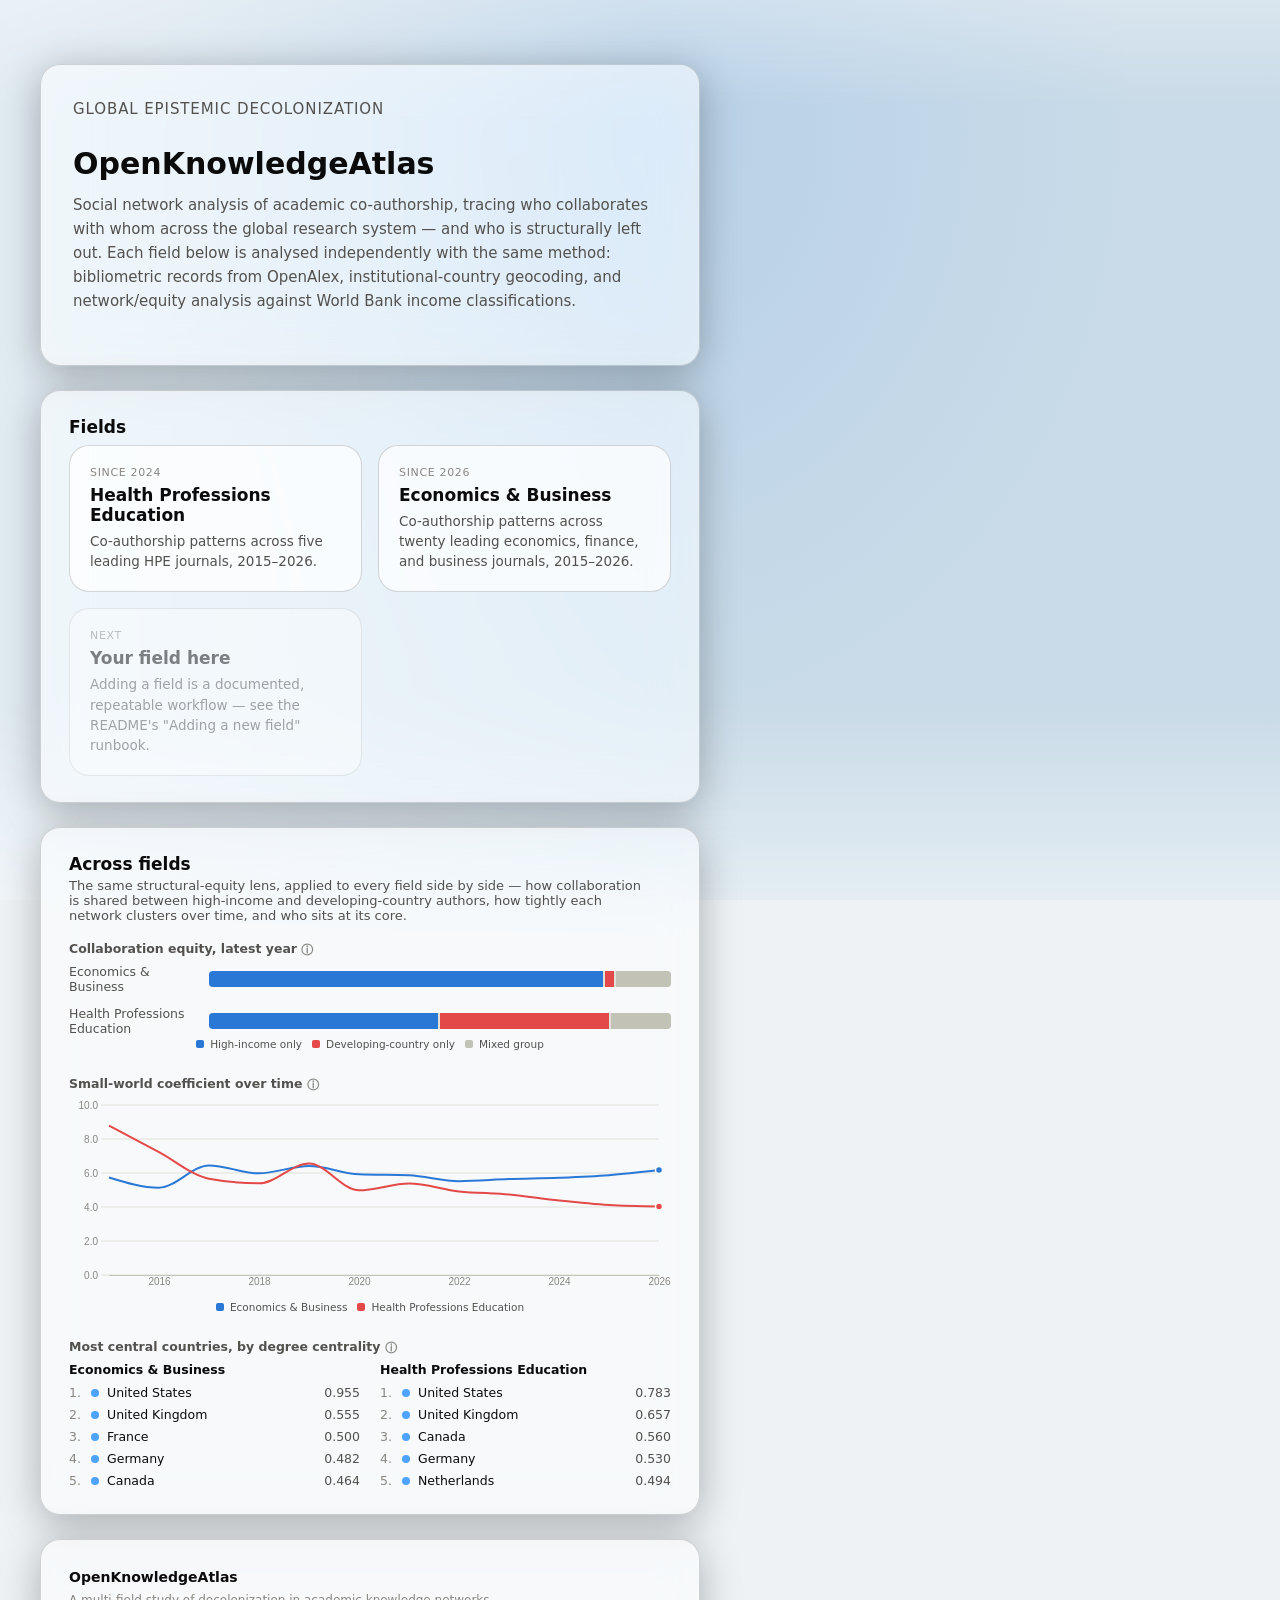
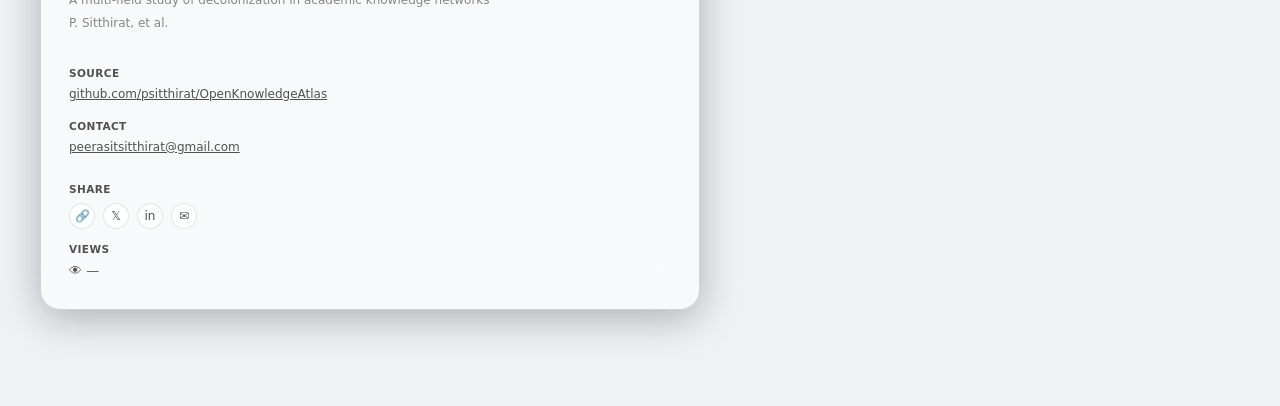
==== commit 2feb894b: "Add hub page share/views + cross-field comparison, fix chart overflow bugs Hub page footer now match" ====
--- a/dashboard/index.html
+++ b/dashboard/index.html
@@ -37,6 +37,8 @@
 </head>
 <body class="viz-root">
 
+  <div id="tooltip"></div>
+
   <div id="map-layer"></div>
   <div class="map-vignette"></div>
 
@@ -72,6 +74,32 @@
       </div>
     </section>
 
+    <section class="glass panel" id="panel-compare">
+      <h2>Across fields</h2>
+      <p class="panel-sub">The same structural-equity lens, applied to every field side by side &mdash; how
+        collaboration is shared between high-income and developing-country authors, how tightly each network
+        clusters over time, and who sits at its core.</p>
+
+      <div class="bump-stack">
+        <div class="ts-card">
+          <h3>Collaboration equity, latest year <span class="info-icon" data-metric="collab-equity">&#9432;</span></h3>
+          <div class="equity-rows" id="compare-equity"></div>
+          <div class="ts-legend" id="compare-equity-legend"></div>
+        </div>
+
+        <div class="ts-card">
+          <h3>Small-world coefficient over time <span class="info-icon" data-metric="small-world">&#9432;</span></h3>
+          <svg id="chart-compare-smallworld" class="chart" width="100%" height="200"></svg>
+          <div class="ts-legend" id="compare-smallworld-legend"></div>
+        </div>
+
+        <div class="ts-card">
+          <h3>Most central countries, by degree centrality <span class="info-icon" data-metric="degree">&#9432;</span></h3>
+          <div class="leaders-columns" id="compare-leaders"></div>
+        </div>
+      </div>
+    </section>
+
     <footer class="glass" id="site-footer">
       <div class="footer-col">
         <p class="footer-title">OpenKnowledgeAtlas</p>
@@ -86,9 +114,26 @@
         <p class="footer-label" style="margin-top:12px;">Contact</p>
         <p><a href="mailto:peerasitsitthirat@gmail.com">peerasitsitthirat@gmail.com</a></p>
       </div>
+      <div class="footer-col">
+        <p class="footer-label">Share</p>
+        <div class="share-row" id="share-row">
+          <button type="button" id="share-copy" title="Copy link" aria-label="Copy link">&#128279;</button>
+          <a id="share-x" href="#" target="_blank" rel="noopener" title="Share on X" aria-label="Share on X">&#120143;</a>
+          <a id="share-linkedin" href="#" target="_blank" rel="noopener" title="Share on LinkedIn" aria-label="Share on LinkedIn">in</a>
+          <a id="share-email" href="#" title="Share by email" aria-label="Share by email">&#9993;</a>
+        </div>
+        <p class="footer-label" style="margin-top:12px;">Views</p>
+        <p id="view-counter">&#128065;&nbsp;<span id="view-count">&mdash;</span></p>
+      </div>
     </footer>
 
   </div>
+
+  <script src="shared/vendor/d3.v7.min.js"></script>
+  <script src="shared/tooltip.js?v=1"></script>
+  <script src="shared/hub_comparison.js?v=1"></script>
+  <script src="shared/hub_compare.js?v=1"></script>
+  <script src="shared/share.js?v=1"></script>
 
   <!-- Privacy-friendly page-view tracking: https://www.goatcounter.com -->
   <script data-goatcounter="https://psitthirat.goatcounter.com/count"
--- a/dashboard/shared/style.css
+++ b/dashboard/shared/style.css
@@ -443,6 +443,31 @@
 .ts-legend .legend-item { font-size: 10.5px; }
 .ts-legend .swatch { width: 8px; height: 8px; }
 
+/* Cross-field comparison (hub page) */
+.equity-rows { display: flex; flex-direction: column; gap: 12px; margin-top: 8px; }
+.equity-row { display: flex; align-items: center; gap: 12px; }
+.equity-row .equity-field-label { width: 128px; flex-shrink: 0; font-size: 12.5px; color: var(--text-secondary); }
+.equity-bar {
+  flex: 1;
+  display: flex;
+  gap: 2px;
+  height: 16px;
+  border-radius: 4px;
+  overflow: hidden;
+  background: var(--gridline);
+  cursor: help;
+}
+.equity-bar span { display: block; height: 100%; }
+
+.leaders-columns { display: grid; grid-template-columns: repeat(auto-fit, minmax(180px, 1fr)); gap: 20px; margin-top: 8px; }
+.leaders-col h4 { margin: 0 0 8px; font-size: 12.5px; font-weight: 600; color: var(--text-primary); }
+.leaders-list { list-style: none; margin: 0; padding: 0; display: flex; flex-direction: column; gap: 7px; font-size: 12.5px; }
+.leaders-list li { display: flex; align-items: baseline; gap: 8px; }
+.leaders-list .rank { color: var(--text-muted); width: 14px; flex-shrink: 0; }
+.leaders-list .dot { width: 8px; height: 8px; border-radius: 50%; flex-shrink: 0; }
+.leaders-list .name { flex: 1; color: var(--text-primary); }
+.leaders-list .value { color: var(--text-secondary); font-variant-numeric: tabular-nums; }
+
 .info-icon {
   display: inline-block;
   cursor: help;
@@ -481,6 +506,11 @@
 }
 #tooltip .tt-row > span:first-child { flex-shrink: 0; }
 #tooltip .tt-row > span:last-child { text-align: right; }
+/* Plain wrapping description text (info-icon defs, KPI tooltip lists) --
+   not a flex row, so long text wraps inside max-width instead of
+   overflowing it the way a flex-shrink:0 row would. */
+#tooltip .tt-desc { color: var(--text-secondary); white-space: normal; word-wrap: break-word; }
+#tooltip .tt-desc + .tt-desc { margin-top: 4px; }
 
 #map-legend {
   position: fixed;
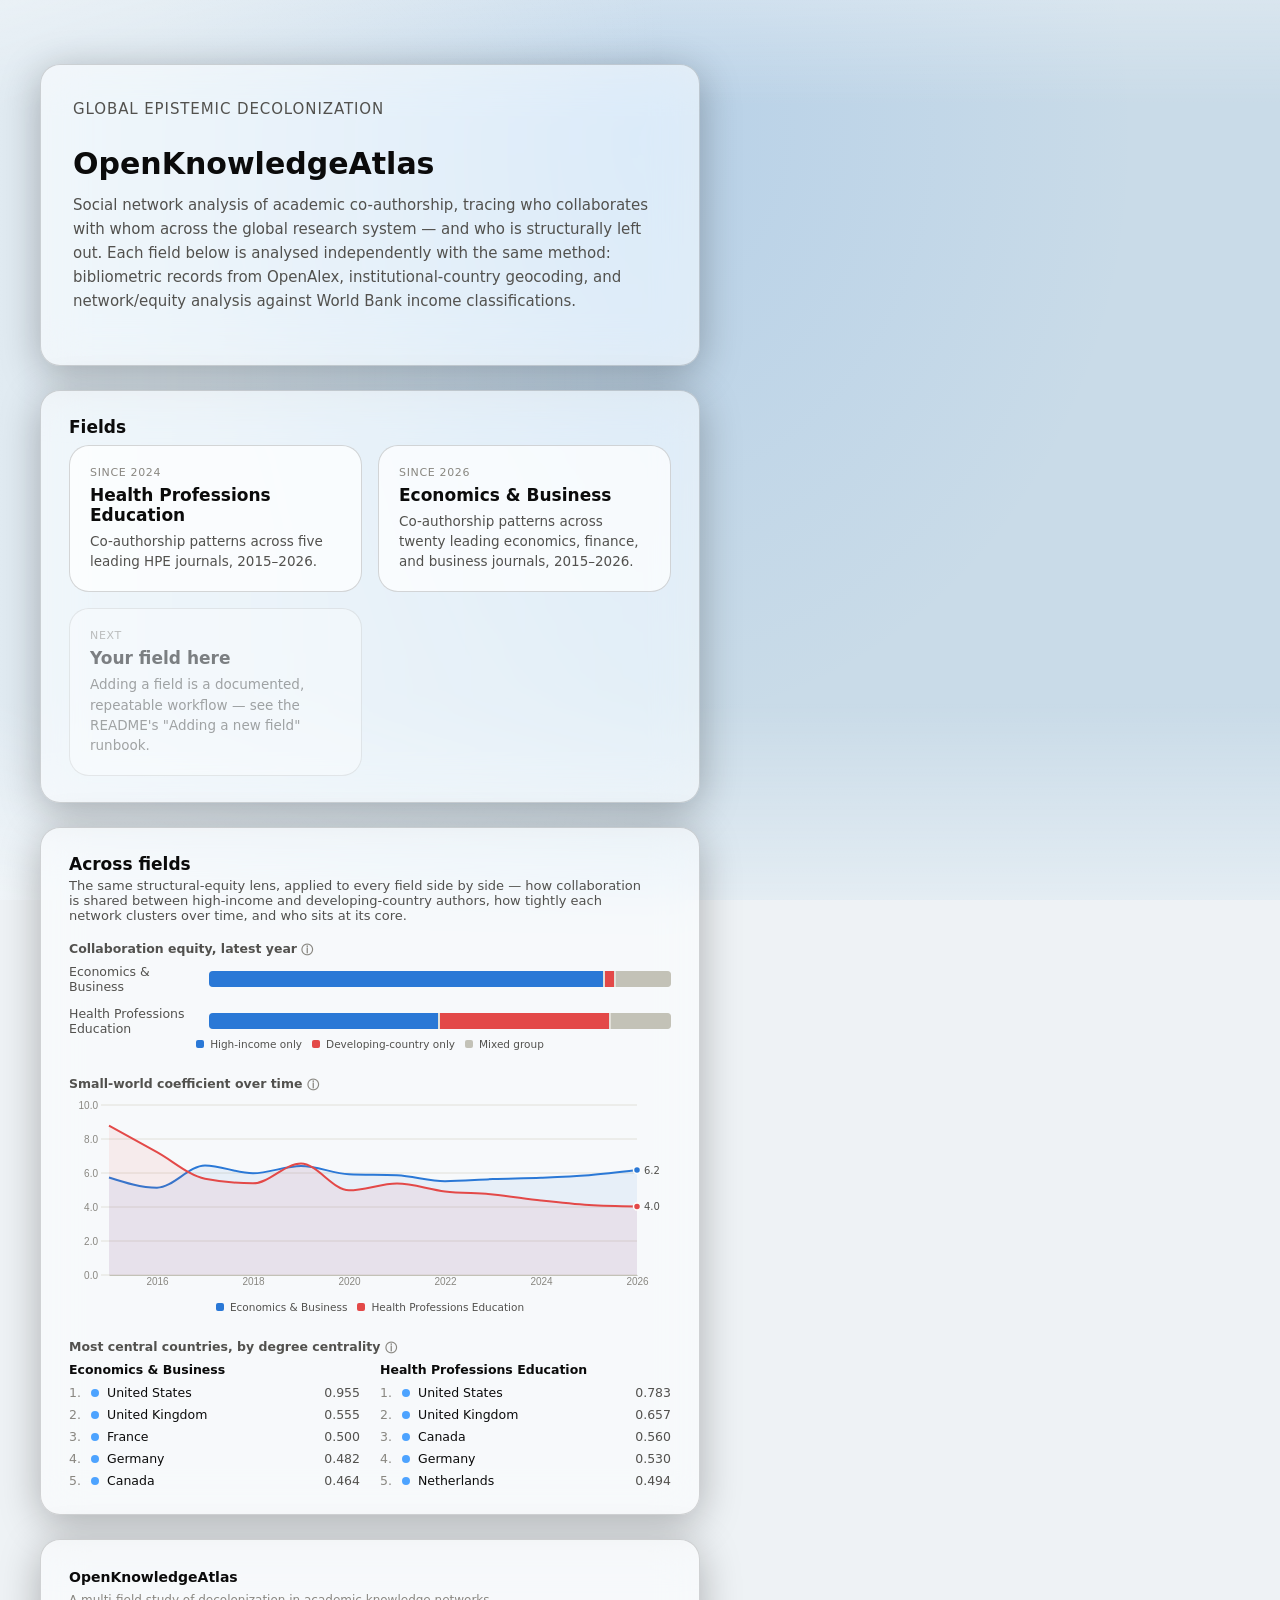
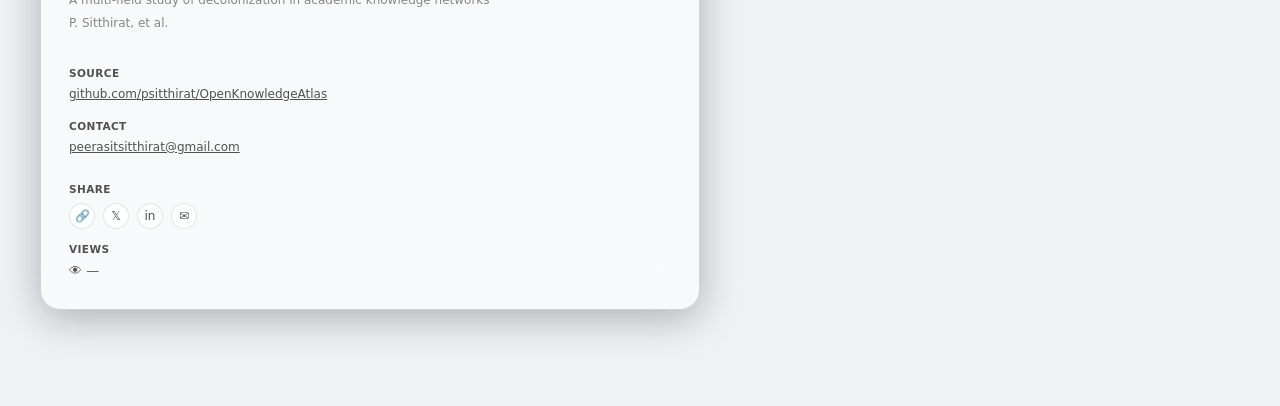
==== commit 8afdc742: "Fix stale CSS cache breaking the hub comparison section; polish small-world chart style.css was edit" ====
--- a/dashboard/index.html
+++ b/dashboard/index.html
@@ -33,7 +33,7 @@
     } catch (e) {}
   })();
 </script>
-<link rel="stylesheet" href="shared/style.css?v=27">
+<link rel="stylesheet" href="shared/style.css?v=28">
 </head>
 <body class="viz-root">
 
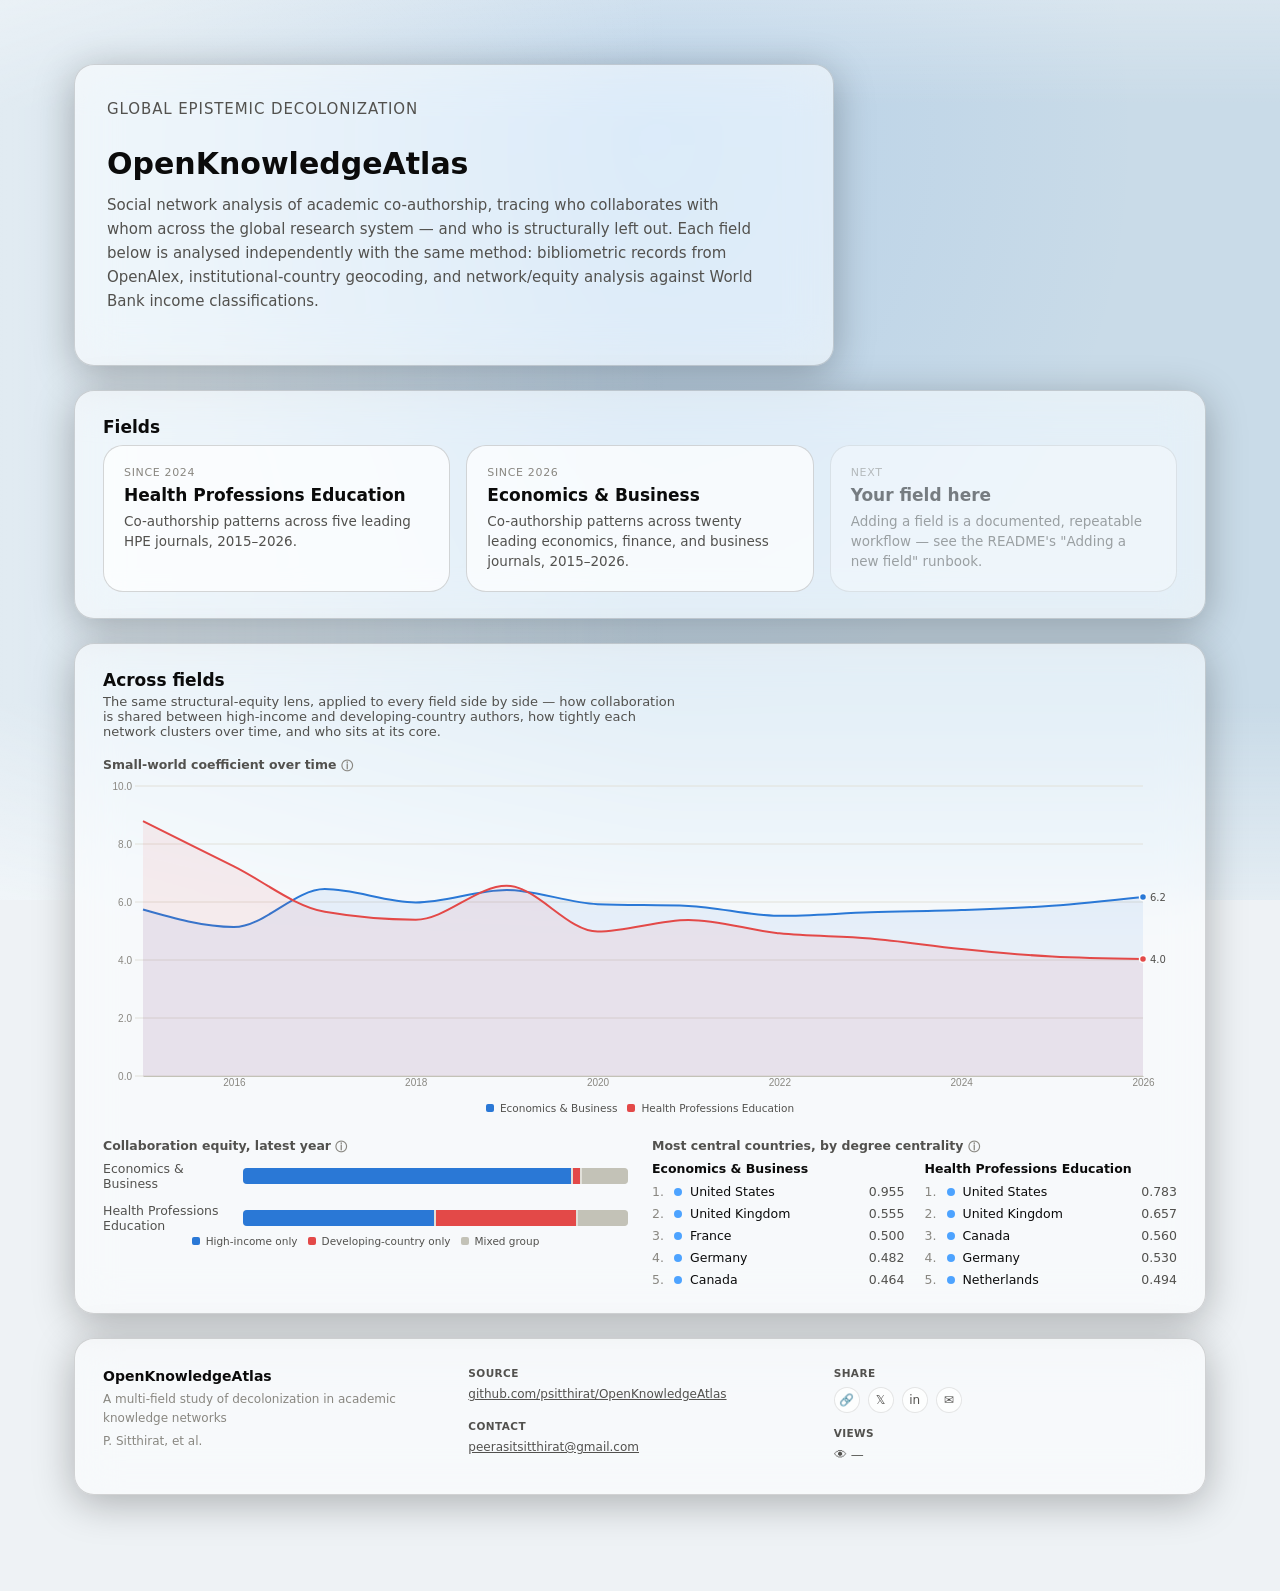
==== commit 200750c6: "Move the cross-field comparison into the page's main width, not the gutter The hub page had no map t" ====
--- a/dashboard/index.html
+++ b/dashboard/index.html
@@ -42,7 +42,7 @@
   <div id="map-layer"></div>
   <div class="map-vignette"></div>
 
-  <div id="content" style="width:min(700px, 92vw); padding:64px 0 96px 40px;">
+  <div id="content" style="width:min(1180px, 94vw); margin:0 auto; padding:64px 24px 96px;">
 
     <header class="glass hero">
       <p class="hero-eyebrow">Global Epistemic Decolonization</p>
@@ -80,22 +80,24 @@
         collaboration is shared between high-income and developing-country authors, how tightly each network
         clusters over time, and who sits at its core.</p>
 
-      <div class="bump-stack">
-        <div class="ts-card">
-          <h3>Collaboration equity, latest year <span class="info-icon" data-metric="collab-equity">&#9432;</span></h3>
-          <div class="equity-rows" id="compare-equity"></div>
-          <div class="ts-legend" id="compare-equity-legend"></div>
-        </div>
-
-        <div class="ts-card">
+      <div class="compare-layout">
+        <div class="ts-card compare-hero">
           <h3>Small-world coefficient over time <span class="info-icon" data-metric="small-world">&#9432;</span></h3>
-          <svg id="chart-compare-smallworld" class="chart" width="100%" height="200"></svg>
+          <svg id="chart-compare-smallworld" class="chart" width="100%" height="320"></svg>
           <div class="ts-legend" id="compare-smallworld-legend"></div>
         </div>
 
-        <div class="ts-card">
-          <h3>Most central countries, by degree centrality <span class="info-icon" data-metric="degree">&#9432;</span></h3>
-          <div class="leaders-columns" id="compare-leaders"></div>
+        <div class="compare-bottom">
+          <div class="ts-card">
+            <h3>Collaboration equity, latest year <span class="info-icon" data-metric="collab-equity">&#9432;</span></h3>
+            <div class="equity-rows" id="compare-equity"></div>
+            <div class="ts-legend" id="compare-equity-legend"></div>
+          </div>
+
+          <div class="ts-card">
+            <h3>Most central countries, by degree centrality <span class="info-icon" data-metric="degree">&#9432;</span></h3>
+            <div class="leaders-columns" id="compare-leaders"></div>
+          </div>
         </div>
       </div>
     </section>
--- a/dashboard/shared/style.css
+++ b/dashboard/shared/style.css
@@ -230,8 +230,11 @@
   box-shadow: 0 8px 40px rgba(0,0,0,0.28);
 }
 
-/* Hero */
-.hero { padding: 32px 32px 28px; }
+/* Hero -- capped narrower than #content's own width: on the hub page
+   #content is wide so the data-rich panels (Fields, Across fields) can
+   breathe, but the hero is prose and reads better kept to a narrow
+   measure than stretched into an oversized, mostly-empty glass card. */
+.hero { max-width: 760px; padding: 32px 32px 28px; }
 .hero-eyebrow {
   color: var(--text-secondary);
   font-size: 13px;
@@ -443,7 +446,12 @@
 .ts-legend .legend-item { font-size: 10.5px; }
 .ts-legend .swatch { width: 8px; height: 8px; }
 
-/* Cross-field comparison (hub page) */
+/* Cross-field comparison (hub page) -- the richest chart (evolution over
+   time) gets the full-width top row; the two snapshot summaries share the
+   row below it, side by side rather than stacked in a single narrow column. */
+.compare-layout { display: flex; flex-direction: column; gap: 24px; }
+.compare-bottom { display: grid; grid-template-columns: repeat(auto-fit, minmax(280px, 1fr)); gap: 24px; }
+
 .equity-rows { display: flex; flex-direction: column; gap: 12px; margin-top: 8px; }
 .equity-row { display: flex; align-items: center; gap: 12px; }
 .equity-row .equity-field-label { width: 128px; flex-shrink: 0; font-size: 12.5px; color: var(--text-secondary); }
@@ -584,6 +592,12 @@
   grid-template-columns: 1fr;
   gap: 22px;
 }
+/* Field pages stay in a narrow column below this, so this only fires on
+   the hub page's wide #content -- 3 footer-col children side by side
+   instead of stacked. */
+@media (min-width: 900px) {
+  footer.glass:has(.footer-col:nth-child(3)) { grid-template-columns: repeat(3, 1fr); }
+}
 footer.glass a { color: var(--text-secondary); }
 footer.glass a:hover { color: var(--text-primary); }
 footer.glass .footer-col { display: flex; flex-direction: column; }
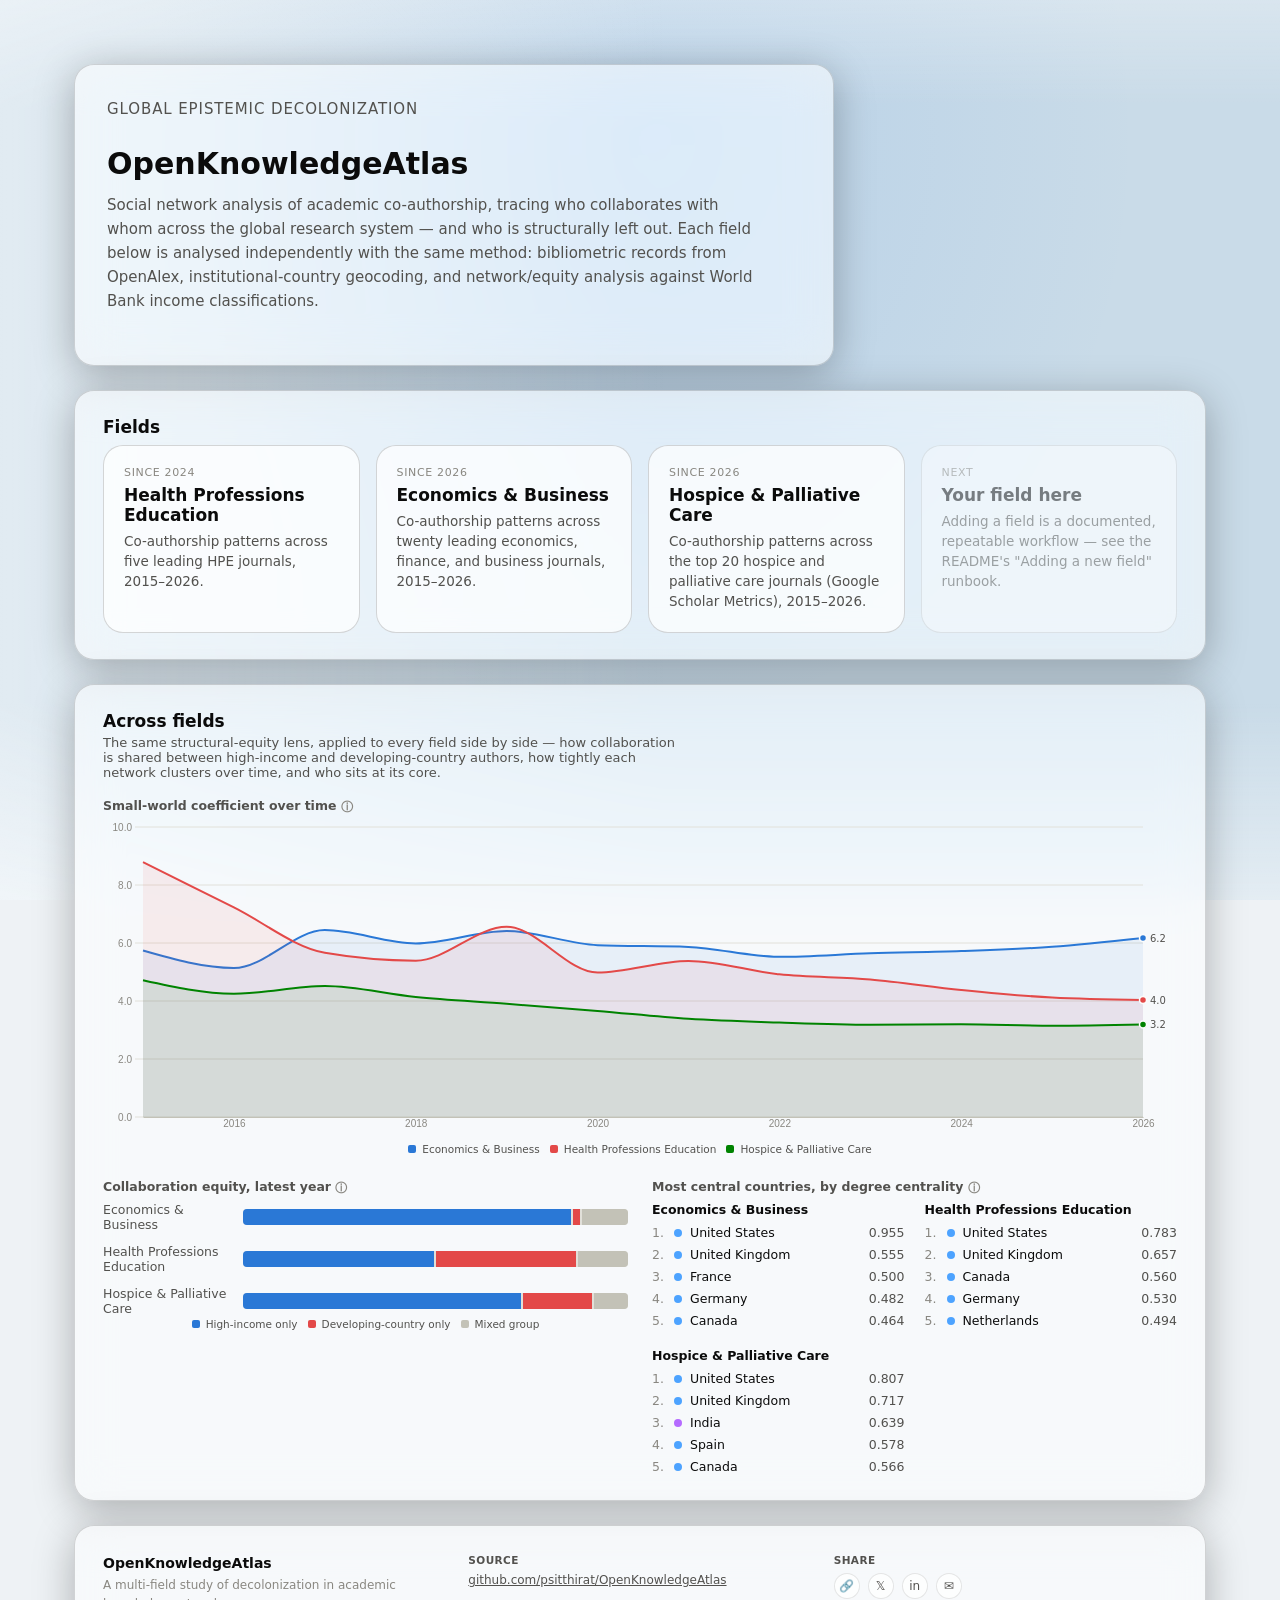
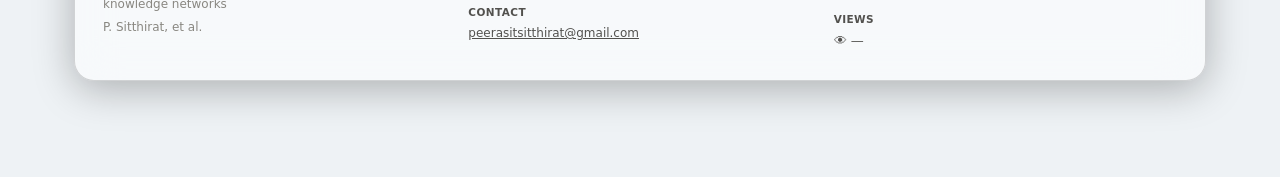
==== commit a879de57: "Add Hospice & Palliative Care as a third field (OpenKnowledgeAtlas) Journal list (data/source_id.csv" ====
--- a/dashboard/index.html
+++ b/dashboard/index.html
@@ -65,6 +65,11 @@
           <span class="field-card-eyebrow">Since 2026</span>
           <h3>Economics &amp; Business</h3>
           <p>Co-authorship patterns across twenty leading economics, finance, and business journals, 2015&ndash;2026.</p>
+        </a>
+        <a class="field-card" href="palli/">
+          <span class="field-card-eyebrow">Since 2026</span>
+          <h3>Hospice &amp; Palliative Care</h3>
+          <p>Co-authorship patterns across the top 20 hospice and palliative care journals (Google Scholar Metrics), 2015&ndash;2026.</p>
         </a>
         <div class="field-card is-placeholder">
           <span class="field-card-eyebrow">Next</span>
--- a/dashboard/shared/style.css
+++ b/dashboard/shared/style.css
@@ -53,6 +53,14 @@
   --div-pos: #3987e5;
   --div-neg: #e66767;
   --div-mid: #ffffff;
+
+  /* Categorical slot 3, for a 3rd field on the hub comparison charts
+     (blue=field 1, red=field 2 already reused from --seq-450/--div-neg).
+     Validated via the dataviz skill against both surfaces + the existing
+     blue/red pair (all-pairs CVD + normal-vision floor + contrast) --
+     distinct from --status-good, which stays reserved for state, not
+     series identity. */
+  --cat-3: #008300;
 
   --status-good: #0ca30c;
 
@@ -100,6 +108,8 @@
   --div-neg: #e66767;
   --div-mid: #ffffff;
 
+  --cat-3: #008300;
+
   --status-good: #0ca30c;
 
   --vignette-rgb: 0, 0, 0;
@@ -131,6 +141,8 @@
   --div-pos: #2a78d6;
   --div-neg: #e34948;
   --div-mid: #c3c2b7;
+
+  --cat-3: #008300;
 
   --status-good: #006300;
 
